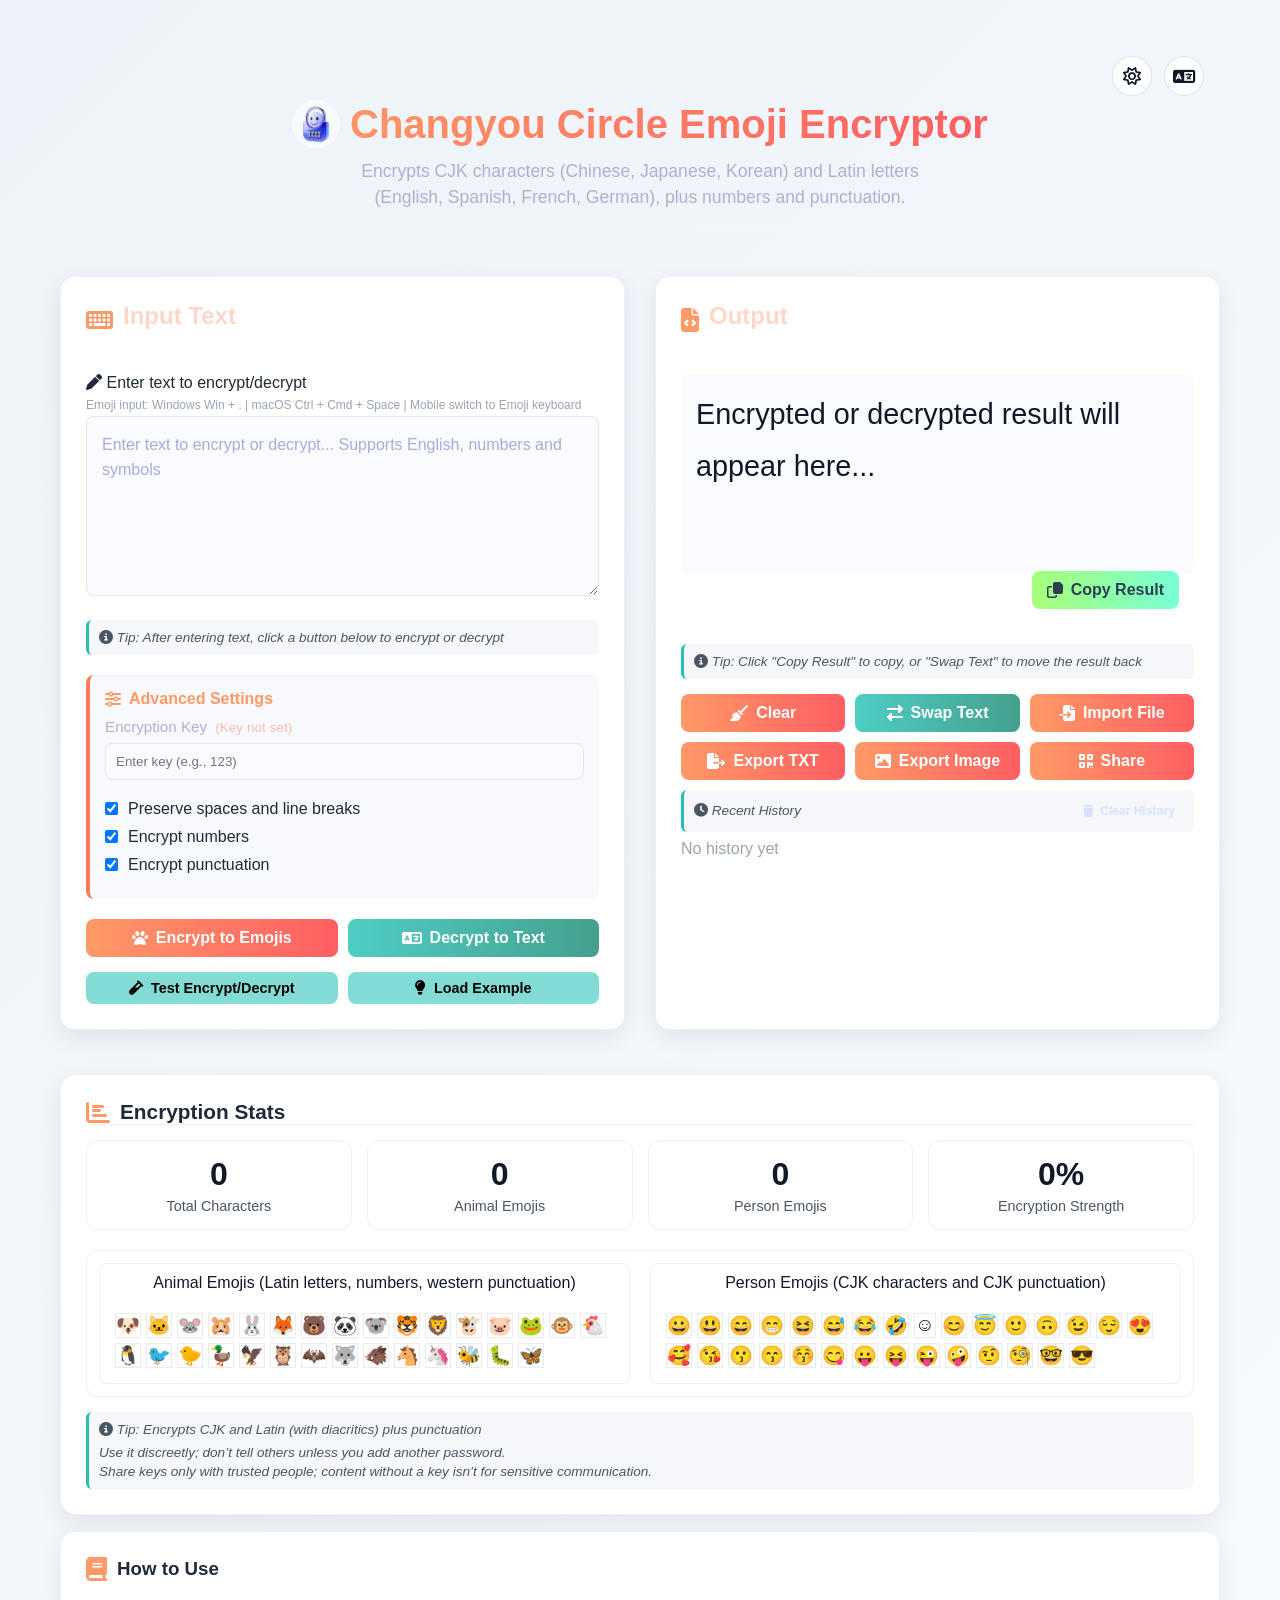
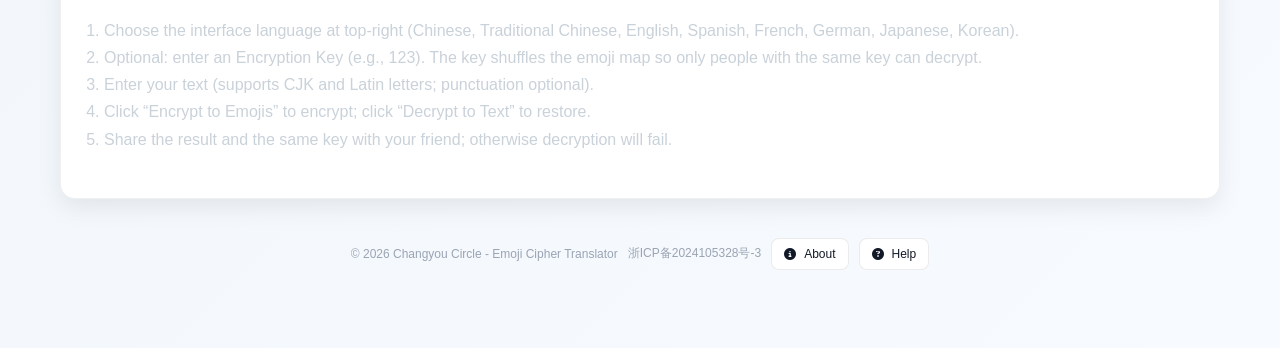
==== index.html @ a4f15a3b "表情密文翻译器 - 常友圈 常友圈 表情密文翻译器官网 - 支持中文简繁体、英语、韩语、日语等8种语言，可实现文本与表情包双向加密转换，支持专属密钥设置，打造安全隐秘的表情加密通讯工具，无需注册登录，" ====
<!DOCTYPE html>
<html lang="zh-CN">
<head>
    <meta charset="UTF-8">
    <meta name="viewport" content="width=device-width, initial-scale=1.0">
    <meta name="description" content="表情密文翻译器官网 - 支持中文简繁体、英语、韩语、日语等8种语言，可实现文本与表情包双向加密转换，支持专属密钥设置，打造安全隐秘的表情加密通讯工具，无需注册登录，一键完成文本转表情暗号，适配日常聊天、私密沟通、跨境交流等多种场景，趣味与安全兼具的表情密文翻译平台。">
    <link rel="icon" type="image/png" href="/logo.png">
    <title>表情密密文翻译器 - 常友圈</title>
    <link rel="stylesheet" href="/fontawesome6.4/css/all.min.css">
    <link rel="stylesheet" href="/fontawesome6.4/app-controls.css">
    
</head>
<style>
    *{margin:0;padding:0;box-sizing:border-box;font-family:'Segoe UI',Tahoma,Geneva,Verdana,sans-serif}body{background:linear-gradient(135deg,#2c3e50 0%,#4a6491 100%);color:#f1f1f1;min-height:100vh;padding:20px}.container{max-width:1200px;margin:0 auto}header{text-align:center;margin-bottom:30px;padding:20px;border-bottom:1px solid rgba(255,255,255,0.1)}h1{font-size:2.5rem;margin-bottom:10px;background:linear-gradient(90deg,#ff9966,#ff5e62);-webkit-background-clip:text;background-clip:text;color:transparent;display:inline-block}.subtitle{font-size:1.1rem;color:#b0b0d0;max-width:600px;margin:0 auto;line-height:1.5}.main-content{display:flex;flex-wrap:wrap;gap:30px;margin-bottom:30px}.panel{flex:1;min-width:300px;background:rgba(35,45,65,0.9);border-radius:15px;padding:25px;box-shadow:0 10px 30px rgba(0,0,0,0.3);border:1px solid rgba(255,255,255,0.05)}.panel-header{display:flex;align-items:center;margin-bottom:20px;padding-bottom:15px;border-bottom:1px solid rgba(255,255,255,0.1)}.panel-header i{font-size:1.5rem;margin-right:10px;color:#ff9966}.panel-header h2{font-size:1.5rem}.settings-group{margin-bottom:20px}.settings-group label{display:block;margin-bottom:8px;color:#b0b0d0;font-size:0.95rem}.panel-hint{font-size:0.85rem;color:#8888cc;margin-top:20px;padding:10px;background:rgba(45,55,75,0.5);border-radius:6px;font-style:italic;border-left:3px solid #4ecdc4}.advanced-settings{margin-top:20px;padding:15px;background:rgba(45,55,75,0.6);border-radius:8px;border-left:4px solid #ff9966}.advanced-settings h4{color:#ff9966;margin-bottom:10px;display:flex;align-items:center}.advanced-settings h4 i{margin-right:8px}.checkbox-group{display:flex;align-items:center;margin-bottom:10px}.checkbox-group input{width:auto;margin-right:10px}.checkbox-group label{margin-bottom:0}textarea{width:100%;min-height:180px;padding:15px;background:rgba(55,65,85,0.9);border:1px solid rgba(255,255,255,0.1);border-radius:8px;color:white;font-size:1rem;resize:vertical;transition:all 0.3s;line-height:1.6}textarea:hover,textarea:focus{border-color:#ff9966;outline:none}.button-group{display:flex;justify-content:space-between;margin-top:20px;gap:10px}button{flex:1;padding:12px 20px;border:none;border-radius:8px;font-size:1rem;font-weight:600;cursor:pointer;transition:all 0.3s;display:flex;align-items:center;justify-content:center;gap:8px}.encrypt-btn{background:linear-gradient(90deg,#ff9966,#ff5e62);color:white}.decrypt-btn{background:linear-gradient(90deg,#4ecdc4,#44a08d);color:white}.copy-btn{background:linear-gradient(90deg,#a8ff78,#78ffd6);color:#2c3e50}button:hover{transform:translateY(-3px);box-shadow:0 5px 15px rgba(0,0,0,0.3)}button:active{transform:translateY(0)}.result-container{position:relative;min-height:250px;margin-bottom:10px}.copy-btn{position:absolute;bottom:15px;right:15px;padding:10px 15px;width:auto;z-index:10}.stats-panel{background:rgba(35,45,65,0.9);border-radius:15px;padding:25px;margin-top:20px;box-shadow:0 10px 30px rgba(0,0,0,0.3);border:1px solid rgba(255,255,255,0.05)}.stats-header{display:flex;align-items:center;margin-bottom:15px}.stats-header i{font-size:1.5rem;margin-right:10px;color:#ff9966}.stats-header h3{font-size:1.3rem}.stats-grid{display:grid;grid-template-columns:repeat(auto-fit,minmax(200px,1fr));gap:15px;margin-bottom:20px}.stat-item{background:rgba(45,55,75,0.6);padding:15px;border-radius:8px;text-align:center}.stat-value{font-size:2rem;font-weight:bold;color:#ff9966;margin-bottom:5px}.stat-label{font-size:0.9rem;color:#b0b0d0}.emoji-display{font-size:1.8rem;line-height:1.8;min-height:200px;word-break:break-word;padding:15px;background:rgba(45,55,75,0.6);border-radius:8px;overflow-wrap:break-word;padding-bottom:60px}footer{text-align:center;margin-top:40px;padding:20px;color:#8888aa;font-size:0.9rem;border-top:1px solid rgba(255,255,255,0.05)}.notification{position:fixed;bottom:20px;right:20px;background:rgba(255,153,102,0.9);color:#2c3e50;padding:15px 20px;border-radius:8px;font-weight:600;box-shadow:0 5px 15px rgba(0,0,0,0.3);opacity:0;transform:translateY(20px);transition:all 0.3s;z-index:1000}.notification.show{opacity:1;transform:translateY(0)}@media (max-width:768px){.main-content{flex-direction:column}.panel{min-width:100%}h1{font-size:2rem}.emoji-display{font-size:1.5rem;padding-bottom:70px}.stats-grid{grid-template-columns:1fr}.copy-btn{bottom:10px;right:10px;padding:8px 12px;font-size:0.9rem}}.emoji-grid-container{display:flex;gap:20px;margin-top:10px}.emoji-type{flex:1;padding:10px;background:rgba(45,55,75,0.6);border-radius:8px}.emoji-type-title{font-size:1rem;color:#ff9966;margin-bottom:10px;text-align:center;padding-bottom:5px;border-bottom:1px solid rgba(255,255,255,0.1)}.emoji-type-grid{display:flex;flex-wrap:wrap;gap:5px;max-height:100px;overflow-y:auto;padding:5px}.emoji-item{font-size:1.2rem;cursor:pointer;transition:transform 0.2s}.emoji-item:hover{transform:scale(1.2)}.emoji-item.selected{outline:2px solid #ff9966;border-radius:5px}.input-text-container{margin-top:20px}.test-buttons{margin-top:15px;display:flex;gap:10px}.test-btn{padding:8px 12px;font-size:0.9rem;background:rgba(78,205,196,0.7)}textarea::placeholder{color:#8888cc;opacity:0.7}.animal-emoji{color:#4ecdc4}.person-emoji{color:#ff9966}
</style>
 
 
<body>
    <div class="container">
        <header>
            <div class="control-bar">
                <button id="themeToggle" class="icon-btn dark" title="Theme"><i class="far fa-moon"></i></button>
                <div class="lang-menu-wrapper">
                    <button id="langBtn" class="icon-btn dark" title="Language"><i class="fas fa-language"></i></button>
                    <div id="langMenu" class="lang-menu"></div>
                </div>
            </div>
            <div class="top-buttons-spacer"></div>
            <h1><img src="/logo.png" alt="" class="site-logo"><span data-i18n="header.title">常友圈 智能表情加密器</span></h1>
            <p class="subtitle" data-i18n="header.subtitle">使用表情加密数字、英文、中文和标点符号。智能分类，一目了然。</p>
        </header>
        
        <div class="main-content">
            <div class="panel">
                <div class="panel-header">
                    <i class="fas fa-keyboard"></i>
                    <h2 data-i18n="input.panelTitle">输入文本</h2>
                </div>
                
                
                <div class="input-text-container">
                    <label for="inputText"><i class="fas fa-pen"></i> <span data-i18n="input.label">输入要加密/解密的文本</span></label>
                    <div style="margin:6px 0 4px;color:#9aa4b2;font-size:12px"><span data-i18n="keyboard.hint">表情输入法：Windows 按 Win + . ｜ macOS 按 Ctrl + Cmd + Space ｜ 手机键盘切换到 Emoji</span></div>
                    <textarea id="inputText" placeholder="在此输入要加密的文本...支持中文、英文、数字和符号"></textarea>
                </div>
                
                
                <div class="panel-hint">
                    <i class="fas fa-info-circle"></i> <span data-i18n="hints.input">提示：输入文本后点击下方按钮进行加密或解密</span>
                </div>
                
                
                <div class="advanced-settings">
                    <h4><i class="fas fa-sliders-h"></i> <span data-i18n="settings.title">高级设置</span></h4>
                    <div class="settings-group">
                        <label for="secretKey"><span data-i18n="settings.key">加密密钥</span><span id="keyStrengthInline" style="margin-left:8px;font-size:0.85rem;opacity:0.9">（未设置）</span></label>
                        <input type="text" id="secretKey" data-i18n="settings.keyPlaceholder" placeholder="请输入密钥（如 123）">
                    </div>
                    
                    <div class="checkbox-group">
                        <input type="checkbox" id="preserveSpaces" checked>
                        <label for="preserveSpaces" data-i18n="settings.preserveSpaces">保留空格和换行</label>
                    </div>
                    <div class="checkbox-group">
                        <input type="checkbox" id="includeNumbers" checked>
                        <label for="includeNumbers" data-i18n="settings.includeNumbers">加密数字</label>
                    </div>
                    <div class="checkbox-group">
                        <input type="checkbox" id="includePunctuation" checked>
                        <label for="includePunctuation" data-i18n="settings.includePunctuation">加密标点符号</label>
                    </div>
                </div>
                
                <div class="button-group">
                    <button class="encrypt-btn" id="encryptBtn">
                        <i class="fas fa-paw"></i> <span data-i18n="buttons.encrypt">加密为表情</span>
                    </button>
                    <button class="decrypt-btn" id="decryptBtn">
                        <i class="fas fa-language"></i> <span data-i18n="buttons.decrypt">解密为文本</span>
                    </button>
                </div>
                
                
                <div class="test-buttons">
                    <button class="test-btn" id="testBtn">
                        <i class="fas fa-vial"></i> <span data-i18n="buttons.test">测试加密解密</span>
                    </button>
                    <button class="test-btn" id="exampleBtn">
                        <i class="fas fa-lightbulb"></i> <span data-i18n="buttons.example">加载示例</span>
                    </button>
                </div>
            </div>
            
            <div class="panel">
                <div class="panel-header">
                    <i class="fas fa-file-code"></i>
                    <h2 data-i18n="output.panelTitle">输出结果</h2>
                </div>
                
                <div class="result-container">
                    <div class="emoji-display" id="outputText" data-i18n="output.placeholder">加密或解密后的结果将显示在这里...</div>
                    <button class="copy-btn" id="copyBtn">
                        <i class="far fa-copy"></i> <span data-i18n="buttons.copy">复制结果</span>
                    </button>
                </div>
                
                
                <div class="panel-hint">
                    <i class="fas fa-info-circle"></i> <span data-i18n="hints.output">提示：点击"复制结果"按钮复制加密/解密结果，或点击"交换文本"将结果移回输入框</span>
                </div>
                
                <div class="button-group actions" style="margin-top: 15px;">
                    <button class="encrypt-btn" id="clearBtn">
                        <i class="fas fa-broom"></i> <span data-i18n="buttons.clear">清空</span>
                    </button>
                    <button class="decrypt-btn" id="swapBtn">
                        <i class="fas fa-exchange-alt"></i> <span data-i18n="buttons.swap">交换文本</span>
                    </button>
                    <button class="encrypt-btn" id="importBtn">
                        <i class="fas fa-file-import"></i> <span data-i18n="buttons.import">导入文件</span>
                    </button>
                </div>
                <input type="file" id="fileInput" accept=".txt,.md,text/plain,image/png,image/jpeg" style="display:none">
                <div class="button-group actions" style="margin-top: 10px;">
                    <button class="encrypt-btn" id="exportBtn">
                        <i class="fas fa-file-export"></i> <span data-i18n="buttons.exportTxt">导出TXT</span>
                    </button>
                    <button class="encrypt-btn" id="exportPngBtn">
                        <i class="fas fa-image"></i> <span data-i18n="buttons.exportPng">导出图片</span>
                    </button>
                    <button class="encrypt-btn" id="shareQrBtn">
                        <i class="fas fa-qrcode"></i> <span data-i18n="buttons.share">分享我们</span>
                    </button>
                </div>
                <div class="panel-hint" style="margin-top:10px;display:flex;justify-content:space-between;align-items:center">
                    <div><i class="fas fa-clock"></i> <span data-i18n="history.recent">最近记录</span></div>
                    <button id="clearHistoryBtn" class="mini-btn" title="清除最近记录" style="flex:0 0 auto"><i class="fas fa-trash"></i> <span data-i18n="history.clear">清除记录</span></button>
                </div>
                <div id="historyPanel" style="display:grid;gap:8px;margin-top:8px"></div>
            </div>
        </div>
        
        <div class="stats-panel">
            <div class="stats-header">
                <i class="fas fa-chart-bar"></i>
                <h3 data-i18n="stats.title">加密统计</h3>
            </div>
            
            <div class="stats-grid">
                <div class="stat-item">
                    <div class="stat-value" id="charCount">0</div>
                    <div class="stat-label" data-i18n="stats.totalChars">总字符数</div>
                </div>
                <div class="stat-item">
                    <div class="stat-value" id="animalEmojiCount">0</div>
                    <div class="stat-label" data-i18n="stats.animalCount">动物表情数</div>
                </div>
                <div class="stat-item">
                    <div class="stat-value" id="personEmojiCount">0</div>
                    <div class="stat-label" data-i18n="stats.personCount">人物表情数</div>
                </div>
                <div class="stat-item">
                    <div class="stat-value" id="encryptionStrength">0%</div>
                    <div class="stat-label" data-i18n="stats.strength">加密强度</div>
                </div>
            </div>
            
            <div class="emoji-grid-container">
                <div class="emoji-type">
                    <div class="emoji-type-title" data-i18n="emoji.animalsTitle">动物表情 (数字、英文、英文标点)</div>
                    <div class="emoji-type-grid" id="animalGrid">
                        
                    </div>
                </div>
                <div class="emoji-type">
                    <div class="emoji-type-title" data-i18n="emoji.personsTitle">人物表情 (中文、中文标点)</div>
                    <div class="emoji-type-grid" id="personGrid">
                        
                    </div>
                </div>
            </div>
            
            
            <div class="panel-hint" style="margin-top: 15px;">
                <i class="fas fa-info-circle"></i> <span data-i18n="hints.stats">提示：表情加密数字、英文、中文和标点符号</span>
                <div style="margin-top:8px;"><span data-i18n="hints.secretLine">偷偷地用，不要告诉人啊，除非你给你的加密再加个密码。</span></div>
                <div style="margin-top:4px;"><span data-i18n="hints.secretLine2">仅与信任的人共享密钥；未设置密钥的内容不适合作为敏感信息的交流。</span></div>
            </div>
        </div>
        
        
        
        
        <div class="panel" style="margin-top:16px;">
            <div class="panel-header">
                <i class="fas fa-book"></i>
                <h3 data-i18n="guide.title">使用说明</h3>
            </div>
            <div class="settings-group" style="color:#c9d1d9;line-height:1.7">
                <ol style="padding-left:18px">
                    <li data-i18n="guide.step1">在右上角选择界面语言（支持中文、繁体、英/西/法/德/日/韩）。</li>
                    <li data-i18n="guide.step2">可选：在“加密密钥”中输入自定义密钥（如 123），密钥会打乱表情映射表，确保只有同密钥的人能解密。</li>
                    <li data-i18n="guide.step3">在输入框中输入要处理的文本（支持中文、英文、数字；可选加密标点）。</li>
                    <li data-i18n="guide.step4">点击“加密为表情”生成表情密文；点击“解密为文本”可还原。</li>
                    <li data-i18n="guide.step5">复制结果发送给朋友，并告知相同密钥；否则无法正确解密。</li>
                </ol>
            </div>
        </div>
        
        <footer class="page-footer">
            <div class="footer-line">
                <p data-i18n="footer.copyright">© 2026 常友圈 - 表情密文翻译器</p>
                <a class="icp-link" href="https://beian.miit.gov.cn/" target="_blank" rel="noopener">浙ICP备2024105328号-3</a>
                <div class="footer-actions inline">
                    <a class="btn" id="aboutLink" href="/about.html"><i class="fa-solid fa-circle-info"></i> <span data-i18n="nav.about">关于我们</span></a>
                    <a class="btn" id="helpLink" href="/help.html"><i class="fa-solid fa-circle-question"></i> <span data-i18n="nav.help">使用帮助</span></a>
                </div>
            </div>
        </footer>
    </div>
    
    <div class="notification" id="notification">已复制到剪贴板！</div>
    <div id="qrModal">
      <div id="qrBox">
        <h3 data-i18n="buttons.share">分享我们</h3>
        <img id="qrImg" alt="QR">
        <div class="modal-actions center">
          <button class="encrypt-btn" id="qrCopyLink"><i class="far fa-copy"></i> <span data-i18n="buttons.copyLink">复制链接</span></button>
          <button class="decrypt-btn" id="qrClose"><i class="fas fa-xmark"></i> <span data-i18n="actions.close">关闭</span></button>
        </div>
      </div>
    </div>
    <div id="clearModal">
      <div id="clearSheet">
        <h3 data-i18n="history.clearAsk">清除最近记录？</h3>
        <div class="row">
          <button class="decrypt-btn" id="clearCancelBtn"><i class="fas fa-xmark"></i> <span data-i18n="actions.cancel">取消</span></button>
          <button class="encrypt-btn" id="clearConfirmBtn"><i class="fas fa-trash"></i> <span data-i18n="history.clear">清除记录</span></button>
        </div>
      </div>
    </div>
    <div id="exportModal">
      <div id="exportBox">
        <h3 data-i18n="export.title">导出图片选项</h3>
        <label>
          <input type="checkbox" id="optIncludeQR"> <span data-i18n="export.includeQR">包含二维码</span>
        </label>
        <div class="modal-actions">
          <button class="decrypt-btn" id="exportCancelBtn"><i class="fas fa-xmark"></i> <span data-i18n="actions.cancel">取消</span></button>
          <button class="encrypt-btn" id="exportDoBtn"><i class="fas fa-check"></i> <span data-i18n="actions.export">导出</span></button>
        </div>
      </div>
    </div>

    <script src="/i18n/i18n.js"></script>
    <script>
        document.addEventListener('DOMContentLoaded', function () {
            function detectPreferredLang() {
                const nav = (navigator.language || 'zh').toLowerCase();
                if (nav.startsWith('zh-tw') || nav.startsWith('zh-hant')) return 'zh-TW';
                if (nav.startsWith('zh')) return 'zh';
                if (nav.startsWith('en')) return 'en';
                if (nav.startsWith('es')) return 'es';
                if (nav.startsWith('fr')) return 'fr';
                if (nav.startsWith('de')) return 'de';
                if (nav.startsWith('ja')) return 'ja';
                if (nav.startsWith('ko')) return 'ko';
                return 'zh';
            }
            if (window.i18n) {
                i18n.init({ defaultLang: detectPreferredLang() }).then(function () {
                    if (typeof buildLangMenu === 'function') buildLangMenu();
                    if (typeof updateIconTitles === 'function') updateIconTitles();
                    if (typeof updateKeyStrength === 'function') updateKeyStrength();
                    if (typeof updateEmojiGrids === 'function') updateEmojiGrids();
                    if (typeof renderHistory === 'function') renderHistory();
                    if (typeof refreshUITexts === 'function') refreshUITexts();
                    try {
                        var aboutLink = document.getElementById('aboutLink');
                        if (aboutLink && window.i18n && i18n.current) {
                            aboutLink.href = '/' + i18n.current + '/about.html';
                        }
                        var helpLink = document.getElementById('helpLink');
                        if (helpLink && window.i18n && i18n.current) {
                            helpLink.href = '/' + i18n.current + '/help.html';
                        }
                        var p = window.location.pathname || '/';
                        if (!/^\/(zh|zh\-TW|en|es|fr|de|ja|ko)\/?$/.test(p)) {
                            window.history.replaceState(null, '', '/' + i18n.current + '/');
                        }
                    } catch(e){}
                });
            }
        });
    </script>
    <script>
        
        const preserveSpacesCheckbox = document.getElementById('preserveSpaces');
        const includeNumbersCheckbox = document.getElementById('includeNumbers');
        const includePunctuationCheckbox = document.getElementById('includePunctuation');
        const inputText = document.getElementById('inputText');
        const outputText = document.getElementById('outputText');
        const encryptBtn = document.getElementById('encryptBtn');
        const decryptBtn = document.getElementById('decryptBtn');
        const copyBtn = document.getElementById('copyBtn');
        const clearBtn = document.getElementById('clearBtn');
        const swapBtn = document.getElementById('swapBtn');
        const testBtn = document.getElementById('testBtn');
        const exampleBtn = document.getElementById('exampleBtn');
        const importBtn = document.getElementById('importBtn');
        const fileInput = document.getElementById('fileInput');
        const exportBtn = document.getElementById('exportBtn');
        const exportPngBtn = document.getElementById('exportPngBtn');
        const shareQrBtn = document.getElementById('shareQrBtn');
        const qrModal = document.getElementById('qrModal');
        const qrImg = document.getElementById('qrImg');
        const qrClose = document.getElementById('qrClose');
        const qrCopyLink = document.getElementById('qrCopyLink');
        function getShareURL(includeContent) {
            const cfg = {
                lang: (window.i18n && i18n.current) ? i18n.current : 'zh',
                theme: document.body.classList.contains('theme-light') ? 'light' : 'dark',
                ps: !!preserveSpacesCheckbox.checked,
                num: !!includeNumbersCheckbox.checked,
                pun: !!includePunctuationCheckbox.checked
            };
            const enc = btoa(unescape(encodeURIComponent(JSON.stringify(cfg))));
            let url = `${location.origin}${location.pathname}?cfg=${enc}`;
            if (includeContent) {
                const content = (outputText.textContent && outputText.textContent !== outputPlaceholder()) ? outputText.textContent : inputText.value;
                if (content) {
                    const ct = btoa(unescape(encodeURIComponent(content)));
                    url += `&ct=${ct}&au=1`;
                }
            }
            return url;
        }
        (function applyCfgFromSearch(){
            try {
                const m = location.search.match(/[?&]cfg=([^&]+)/);
                if (m && m[1]) {
                    const txt = decodeURIComponent(escape(atob(m[1])));
                    const cfg = JSON.parse(txt);
                    if (cfg.theme === 'light') document.body.classList.add('theme-light'); else document.body.classList.remove('theme-light');
                    if (cfg.lang && window.i18n) i18n.setLanguage(cfg.lang).then(refreshUITexts);
                    if (typeof cfg.ps === 'boolean') preserveSpacesCheckbox.checked = cfg.ps;
                    if (typeof cfg.num === 'boolean') includeNumbersCheckbox.checked = cfg.num;
                    if (typeof cfg.pun === 'boolean') includePunctuationCheckbox.checked = cfg.pun;
                }
                const ctm = location.search.match(/[?&]ct=([^&]+)/);
                if (ctm && ctm[1]) {
                    const content = decodeURIComponent(escape(atob(ctm[1])));
                    if (content) {
                        if (inputText) inputText.value = content;
                        if (outputText) outputText.textContent = outputPlaceholder();
                        updateStats();
                        showNotification('已加载分享内容，直接点击“解密”即可');
                    }
                }
                const aum = location.search.match(/[?&]au=1/);
                if (aum && qrModal) {
                    qrModal.style.display = 'flex';
                    const url = getShareURL(true);
                    const api = 'https://api.qrserver.com/v1/create-qr-code/?size=220x220&ecc=H&data='+encodeURIComponent(url);
                    if (qrImg) qrImg.src = api;
                }
            } catch(e){}
        })();
        
        const animalGrid = document.getElementById('animalGrid');
        const personGrid = document.getElementById('personGrid');
        const notification = document.getElementById('notification');
        const themeToggle = document.getElementById('themeToggle');
        const langBtn = document.getElementById('langBtn');
        const langMenu = document.getElementById('langMenu');
        const secretKeyInput = document.getElementById('secretKey');
        
       
        const charCountEl = document.getElementById('charCount');
        const animalEmojiCountEl = document.getElementById('animalEmojiCount');
        const personEmojiCountEl = document.getElementById('personEmojiCount');
        const encryptionStrengthEl = document.getElementById('encryptionStrength');
        
       
        const animalEmojis = [
            "🐶", "🐱", "🐭", "🐹", "🐰", "🦊", "🐻", "🐼", "🐨", "🐯", "🦁", "🐮", "🐷", "🐸", "🐵", 
            "🐔", "🐧", "🐦", "🐤", "🦆", "🦅", "🦉", "🦇", "🐺", "🐗", "🐴", "🦄", "🐝", "🐛", "🦋", 
            "🐌", "🐞", "🐜", "🦗", "🕷", "🦂", "🐢", "🐍", "🦎", "🐊", "🐅", "🐆", "🦓", "🦍", "🐘", 
            "🦏", "🐪", "🐫", "🦒", "🐃", "🐂", "🐄", "🐎", "🐖", "🐏", "🐑", "🐐", "🦌", "🐕", "🐩", 
            "🐈", "🐓", "🦃", "🕊", "🐇", "🐁", "🐀", "🐿", "🦔", "🐾", "🐉", "🐲", "🌵", "🎄", "🌲", 
            "🌳", "🌴", "🌱", "🌿", "☘️", "🍀", "🎍", "🎋", "🍃", "🍂", "🍁", "🍄", "🌾", "💐", "🌷", 
            "🌹", "🥀", "🌺", "🌸", "🌼", "🌻", "🌞", "🌝", "🌛", "🌜", "🌚", "🌕", "🌖", "🌗", "🌘", 
            "🌑", "🌒", "🌓", "🌔", "🌙", "🌎", "🌍", "🌏", "🪐", "💫", "⭐", "🌟", "✨", "⚡", "☄️", 
            "💥", "🔥", "🌪", "🌈", "☀️", "🌤", "⛅", "🌥", "☁️", "🌦", "🌧", "⛈", "🌩", "🌨", "❄️", 
            "☃️", "⛄", "🌬", "💨", "💧", "💦", "☔", "☂️", "🌊", "🌫"
        ];
        
        
        const personEmojis = [
            "😀", "😃", "😄", "😁", "😆", "😅", "😂", "🤣", "☺️", "😊", "😇", "🙂", "🙃", "😉", "😌", 
            "😍", "🥰", "😘", "😗", "😙", "😚", "😋", "😛", "😝", "😜", "🤪", "🤨", "🧐", "🤓", "😎", 
            "🥸", "🤩", "🥳", "😏", "😒", "😞", "😔", "😟", "😕", "🙁", "☹️", "😣", "😖", "😫", "😩", 
            "🥺", "😢", "😭", "😤", "😠", "😡", "🤬", "🤯", "😳", "🥵", "🥶", "😱", "😨", "😰", "😥", 
            "😓", "🤗", "🤔", "🤭", "🤫", "🤥", "😶", "😐", "😑", "😬", "🙄", "😯", "😦", "😧", "😮", 
            "😲", "🥱", "😴", "🤤", "😪", "😵", "🤐", "🥴", "🤢", "🤮", "🤧", "😷", "🤒", "🤕", "🤑", 
            "🤠", "😈", "👿", "👹", "👺", "🤡", "💩", "👻", "💀", "☠️", "👽", "👾", "🤖", "🎃", "😺", 
            "😸", "😹", "😻", "😼", "😽", "🙀", "😿", "😾", "👋", "🤚", "🖐️", "✋", "🖖", "👌", "🤌", 
            "🤏", "✌️", "🤞", "🤟", "🤘", "🤙", "👈", "👉", "👆", "🖕", "👇", "☝️", "👍", "👎", "✊", 
            "👊", "🤛", "🤜", "👏", "🙌", "👐", "🤲", "🤝", "🙏", "✍️", "💅", "🤳", "💪", "🦾", "🦿"
        ];
        
        
        let charToEmojiMap = {}; 
        let emojiToCharMap = {}; 
       
        
        let animalCharMap = {}; 
        let personCharMap = {}; 
        
        
        document.addEventListener('DOMContentLoaded', function() {
            
            setInputPlaceholder();
            
            
            generateEmojiMapping();
            updateEmojiGrids();
            updateStats();
            
            
            inputText.addEventListener('input', updateStats);
            initTheme();
            wireLangMenu();
            setTimeout(buildLangMenu, 300);
            initKey();
        });
        
        
        function setInputPlaceholder() {
            const phs = (window.i18n && typeof i18n.getArray === 'function' ? i18n.getArray('placeholders') : null);
            const placeholders = (phs && phs.length ? phs : [
                "在此输入要加密的文本...例如：你好世界！Hello World! 123",
                "输入要加密或解密的文本...支持中文、英文、数字和符号",
                "可以输入中文、英文、数字或表情进行加密/解密",
                "试试输入：你好！This is a test. 123",
                "支持混合文本：中文English123！@#"
            ]);
            const randomPlaceholder = placeholders[Math.floor(Math.random() * placeholders.length)];
            inputText.placeholder = randomPlaceholder;
        }

        function outputPlaceholder() {
            return (window.i18n && typeof i18n.t === 'function') ? i18n.t('output.placeholder') : '加密或解密后的结果将显示在这里...';
        }
        function updateIconTitles() {
            if (langBtn && window.i18n && i18n.t) {
                langBtn.title = i18n.t('lang.label');
            }
            if (themeToggle && window.i18n && i18n.t) {
                themeToggle.title = (document.body.classList.contains('theme-light') ? (i18n.t('theme.dark') || 'Dark Mode') : (i18n.t('theme.light') || 'Light Mode'));
            }
            var aboutLink = document.getElementById('aboutLink');
            if (aboutLink && window.i18n && i18n.t) {
                aboutLink.title = i18n.t('nav.about') || '关于我们';
            }
            var helpLink = document.getElementById('helpLink');
            if (helpLink && window.i18n && i18n.t) {
                helpLink.title = i18n.t('nav.help') || '使用帮助';
            }
        }
        function updateThemeIcon() {
            if (!themeToggle) return;
            const icon = themeToggle.querySelector('i');
            if (!icon) return;
            if (document.body.classList.contains('theme-light')) {
                icon.className = 'far fa-sun';
            } else {
                icon.className = 'far fa-moon';
            }
            updateIconTitles();
        }
        function refreshUITexts() {
            buildLangMenu();
            setInputPlaceholder();
            updateStats();
            updateIconTitles();
            if (typeof updateKeyStrength === 'function') updateKeyStrength();
            if (typeof updateEmojiGrids === 'function') updateEmojiGrids();
            if (typeof renderHistory === 'function') renderHistory();
            var aboutLink = document.getElementById('aboutLink');
            if (aboutLink && window.i18n && i18n.current) {
                aboutLink.href = '/' + i18n.current + '/about.html';
            }
            var helpLink = document.getElementById('helpLink');
            if (helpLink && window.i18n && i18n.current) {
                helpLink.href = '/' + i18n.current + '/help.html';
            }
        }
        function initKey() {
            try {
                let savedKey = localStorage.getItem('secretKey');
                if (savedKey === '123') { try { localStorage.removeItem('secretKey'); } catch(e){} savedKey = ''; }
                savedKey = savedKey || '';
                if (secretKeyInput) {
                    secretKeyInput.value = savedKey;
                    secretKeyInput.addEventListener('input', function() {
                        try { localStorage.setItem('secretKey', secretKeyInput.value); } catch(e){}
                        generateEmojiMapping();
                        updateEmojiGrids();
                        updateStats();
                        updateKeyStrength();
                    });
                    updateKeyStrength();
                }
            } catch(e){}
        }
        function updateKeyStrength() {
            const el = document.getElementById('keyStrengthInline');
            if (!el || !secretKeyInput) return;
            const val = secretKeyInput.value || '';
            const bl = ['123','123456','654321','password','qwerty','abc','abc123','111111','000000'];
            if (!val) { el.textContent = (window.i18n && i18n.t ? i18n.t('settings.keyUnset') : '（密码未设置）'); el.style.color = '#ffb4a8'; return; }
            const lower = /[a-z]/.test(val), upper = /[A-Z]/.test(val), digit = /\d/.test(val), sym = /[^A-Za-z0-9]/.test(val);
            let score = 0;
            if (val.length >= 12) score += 2; else if (val.length >= 8) score += 1;
            if (lower) score++; if (upper) score++; if (digit) score++; if (sym) score++;
            const weak = bl.includes(val.toLowerCase());
            if (weak || score <= 2) { el.textContent = (window.i18n && i18n.t ? i18n.t('settings.keyWeak') : '（密码弱）'); el.style.color = '#ff5e62'; }
            else if (score <= 4) { el.textContent = (window.i18n && i18n.t ? i18n.t('settings.keyMedium') : '（密码中）'); el.style.color = '#ffd27d'; }
            else { el.textContent = (window.i18n && i18n.t ? i18n.t('settings.keyStrong') : '（密码强）'); el.style.color = '#4ecdc4'; }
        }
        function sanitizeForDecrypt(s) {
            const seed = getKeySeed();
            const alpha = new Set(zwsAlphabet(seed));
            const keep = new Set([SENTINEL, ...alpha]);
            let removed = 0;
            let out = '';
            for (const ch of s) {
                const cp = ch.codePointAt(0);
                const isZw = (ch === '\u200B' || ch === '\u200C' || ch === '\u200D' || ch === '\u2060');
                const isCtrl = ch === '\u00A0' || ch === '\uFEFF' || ch === '\u200E' || ch === '\u200F' || (cp >= 0x202A && cp <= 0x202E) || (cp >= 0x2066 && cp <= 0x2069);
                if ((isZw && !keep.has(ch)) || isCtrl) { removed++; continue; }
                out += ch;
            }
            return { text: out, removed };
        }
        function isLikelyCipher(text) {
            if (!text) return false;
            const ae = (currentAnimalEmojis || animalEmojis);
            const pe = (currentPersonEmojis || personEmojis);
            let found = 0;
            for (const e of ae) { if (text.includes(e)) { found++; if (found>1) break; } }
            for (const e of pe) { if (text.includes(e)) { found++; if (found>1) break; } }
            if (found > 1) return true;
            if (text.includes(SENTINEL) || /[\u200B\u200C\u200D\u2060]/.test(text)) return true;
            return false;
        }
        let smartGuard = false;
        function hashString(s) {
            let h = 2166136261 >>> 0;
            for (let i = 0; i < s.length; i++) {
                h ^= s.charCodeAt(i);
                h = Math.imul(h, 16777619);
            }
            return h >>> 0;
        }
        function mulberry32(a) {
            return function() {
                let t = a += 0x6D2B79F5;
                t = Math.imul(t ^ (t >>> 15), t | 1);
                t ^= t + Math.imul(t ^ (t >>> 7), t | 61);
                return ((t ^ (t >>> 14)) >>> 0) / 4294967296;
            };
        }
        function seededShuffle(arr, seed) {
            const rand = mulberry32(seed >>> 0);
            const a = arr.slice();
            for (let i = a.length - 1; i > 0; i--) {
                const j = Math.floor(rand() * (i + 1));
                const tmp = a[i]; a[i] = a[j]; a[j] = tmp;
            }
            return a;
        }
        const SENTINEL = '\u2063';
        function getKeySeed() {
            const val = (secretKeyInput && secretKeyInput.value) ? secretKeyInput.value : '';
            if (!val) return 0;
            return hashString(val);
        }
        function zwsAlphabet(seed) {
            const base = ['\u200B','\u200C','\u200D','\u2060'];
            if (!seed) return base;
            return seededShuffle(base, seed);
        }
        function encodeCpWithKey(cp, seed) {
            const MOD = 0x110000;
            let enc = (cp + (seed % MOD) + MOD) % MOD;
            const alpha = zwsAlphabet(seed);
            let out = '';
            if (enc === 0) return alpha[0]; 
            while (enc > 0) {
                const twoBits = enc & 3;
                out += alpha[twoBits];
                enc >>>= 2;
            }
            return out;
        }
        function decodeCpWithKey(zwsRun, seed) {
            const alpha = zwsAlphabet(seed);
            const map = new Map([[alpha[0],0],[alpha[1],1],[alpha[2],2],[alpha[3],3]]);
            let val = 0;
            let shift = 0;
            for (let i = 0; i < zwsRun.length; i++) {
                const ch = zwsRun[i];
                if (!map.has(ch)) break;
                val |= (map.get(ch) & 3) << shift;
                shift += 2;
            }
            const MOD = 0x110000;
            let cp = (val - (seed % MOD));
            cp = ((cp % MOD) + MOD) % MOD;
            return { cp, consumed: Math.floor(shift / 2) };
        }
        let currentAnimalEmojis = null;
        let currentPersonEmojis = null;
        function buildLangMenu() {
            if (!langMenu || !window.i18n) return;
            const current = (i18n.current || 'zh');
            const all = [
                { code:'zh', label:(i18n.t('lang.zh')||'中文') },
                { code:'zh-TW', label:(i18n.t('lang.zh-TW')||'繁體中文') },
                { code:'en', label:(i18n.t('lang.en')||'English') },
                { code:'es', label:(i18n.t('lang.es')||'Español') },
                { code:'fr', label:(i18n.t('lang.fr')||'Français') },
                { code:'de', label:(i18n.t('lang.de')||'Deutsch') },
                { code:'ja', label:(i18n.t('lang.ja')||'日本語') },
                { code:'ko', label:(i18n.t('lang.ko')||'한국어') }
            ];
            const active = all.find(it => it.code === current);
            const others = all.filter(it => it.code !== current);
            const items = active ? [active, ...others] : all;
            langMenu.innerHTML = items.map(it => {
                const isActive = it.code === current ? ' active' : '';
                return `<div class="lang-item${isActive}" data-code="${it.code}" ${isActive ? 'data-active="1"' : ''}>
                    <span class="label">${it.label}</span>
                </div>`;
            }).join('');
        }
        function wireLangMenu() {
            if (langBtn) {
                langBtn.addEventListener('click', function(e){
                    e.stopPropagation();
                    if (langMenu) langMenu.classList.toggle('open');
                });
            }
            if (langMenu) {
                langMenu.addEventListener('click', function(e){
                    const item = e.target.closest('.lang-item');
                    if (!item) return;
                    if (item.getAttribute('data-active') === '1') { langMenu.classList.remove('open'); return; }
                    const code = item.getAttribute('data-code');
                    if (window.i18n) {
                        i18n.setLanguage(code).then(() => {
                            refreshUITexts();
                            try {
                                const path = window.location.pathname || '/';
                                const target = '/' + code + '/';
                                if (!/^\/(zh|zh\-TW|en|es|fr|de|ja|ko)\/?$/.test(path) || !path.startsWith(target)) {
                                    window.history.replaceState(null, '', target);
                                }
                                var aboutLink = document.getElementById('aboutLink');
                                if (aboutLink) aboutLink.href = '/' + code + '/about.html';
                                var helpLink = document.getElementById('helpLink');
                                if (helpLink) helpLink.href = '/' + code + '/help.html';
                            } catch(e){}
                        });
                    }
                    langMenu.classList.remove('open');
                });
            }
            document.addEventListener('click', function(){
                if (langMenu) langMenu.classList.remove('open');
            });
        }
        function initTheme() {
            try {
                const saved = localStorage.getItem('theme');
                if (!saved) {
                    const prefersLight = window.matchMedia && window.matchMedia('(prefers-color-scheme: light)').matches;
                    if (prefersLight) document.body.classList.add('theme-light');
                } else if (saved === 'light') {
                    document.body.classList.add('theme-light');
                }
            } catch(e){}
            updateThemeIcon();
            if (themeToggle) {
                themeToggle.addEventListener('click', function(){
                    document.body.classList.toggle('theme-light');
                    try {
                        localStorage.setItem('theme', document.body.classList.contains('theme-light') ? 'light' : 'dark');
                    } catch(e){}
                    updateThemeIcon();
                });
            }
        }
       
        
        function generateEmojiMapping() {
            
            charToEmojiMap = {};
            emojiToCharMap = {};
            animalCharMap = {};
            personCharMap = {};
            
            const keyVal = secretKeyInput && secretKeyInput.value ? secretKeyInput.value : '';
            const baseSeed = keyVal ? hashString(keyVal) : 0;
            currentAnimalEmojis = keyVal ? seededShuffle(animalEmojis, baseSeed) : animalEmojis;
            currentPersonEmojis = keyVal ? seededShuffle(personEmojis, (baseSeed ^ 0x9e3779b9) >>> 0) : personEmojis;
            
            
            for (let i = 0; i <= 9; i++) {
                const char = i.toString();
                const emojiIndex = i % currentAnimalEmojis.length;
                const emoji = currentAnimalEmojis[emojiIndex];
                
                charToEmojiMap[char] = emoji;
                emojiToCharMap[emoji] = char;
                animalCharMap[char] = emoji;
            }
            
           
            for (let i = 0; i < 26; i++) {
                const char = String.fromCharCode(65 + i); 
                const emojiIndex = (10 + i) % currentAnimalEmojis.length; 
                const emoji = currentAnimalEmojis[emojiIndex];
                
                charToEmojiMap[char] = emoji;
                emojiToCharMap[emoji] = char;
                animalCharMap[char] = emoji;
            }
            
            
            for (let i = 0; i < 26; i++) {
                const char = String.fromCharCode(97 + i); 
                const emojiIndex = (36 + i) % currentAnimalEmojis.length; 
                const emoji = currentAnimalEmojis[emojiIndex];
                
                charToEmojiMap[char] = emoji;
                emojiToCharMap[emoji] = char;
                animalCharMap[char] = emoji;
            }
            
            
            const englishPunctuation = [
                '!', '@', '#', '$', '%', '^', '&', '*', '(', ')', 
                '_', '+', '-', '=', '[', ']', '{', '}', '|', '\\',
                ';', ':', '"', "'", ',', '.', '<', '>', '/', '?',
                '`', '~'
            ];
            
            englishPunctuation.forEach((char, index) => {
                const emojiIndex = (62 + index) % currentAnimalEmojis.length; 
                const emoji = currentAnimalEmojis[emojiIndex];
                
                charToEmojiMap[char] = emoji;
                emojiToCharMap[emoji] = char;
                animalCharMap[char] = emoji;
            });
            
            
            const chinesePunctuation = [
                '，', '。', '！', '？', '、', '；', '：', '「', '」', '『', '』', 
                '（', '）', '《', '》', '【', '】', '｛', '｝', '·', '～', '＠', 
                '＃', '￥', '％', '＆', '＊', '＋', '－', '＝', '＿'
            ];
            
            chinesePunctuation.forEach((char, index) => {
                const emojiIndex = index % currentPersonEmojis.length;
                const emoji = currentPersonEmojis[emojiIndex];
                
                charToEmojiMap[char] = emoji;
                emojiToCharMap[emoji] = char;
                personCharMap[char] = emoji;
            });
        }
        
        
        
        function getEmojiForChineseChar(char) {
            if (charToEmojiMap[char]) return charToEmojiMap[char];
            let hash = 0;
            for (let i = 0; i < char.length; i++) {
                hash = ((hash << 5) - hash) + char.charCodeAt(i);
                hash = hash & hash;
            }
            hash = Math.abs(hash);
            const base = currentPersonEmojis || personEmojis;
            const emojiIndex = hash % base.length;
            const emoji = base[emojiIndex];
            if (emojiToCharMap[emoji]) {
                for (let i = 1; i < base.length; i++) {
                    const nextIndex = (emojiIndex + i) % base.length;
                    const nextEmoji = base[nextIndex];
                    if (!emojiToCharMap[nextEmoji]) {
                        charToEmojiMap[char] = nextEmoji;
                        emojiToCharMap[nextEmoji] = char;
                        personCharMap[char] = nextEmoji;
                        return nextEmoji;
                    }
                }
            }
            charToEmojiMap[char] = emoji;
            emojiToCharMap[emoji] = char;
            personCharMap[char] = emoji;
            return emoji;
        }
        
        function getEmojiForLatinExtChar(char) {
            if (charToEmojiMap[char]) return charToEmojiMap[char];
            let hash = 0;
            for (let i = 0; i < char.length; i++) {
                hash = ((hash << 5) - hash) + char.charCodeAt(i);
                hash = hash & hash;
            }
            hash = Math.abs(hash);
            const base = currentAnimalEmojis || animalEmojis;
            const emojiIndex = hash % base.length;
            const emoji = base[emojiIndex];
            if (emojiToCharMap[emoji]) {
                for (let i = 1; i < base.length; i++) {
                    const nextIndex = (emojiIndex + i) % base.length;
                    const nextEmoji = base[nextIndex];
                    if (!emojiToCharMap[nextEmoji]) {
                        charToEmojiMap[char] = nextEmoji;
                        emojiToCharMap[nextEmoji] = char;
                        animalCharMap[char] = nextEmoji;
                        return nextEmoji;
                    }
                }
            }
            charToEmojiMap[char] = emoji;
            emojiToCharMap[emoji] = char;
            animalCharMap[char] = emoji;
            return emoji;
        }
        
        
        function getCharForEmoji(emoji) {
            return emojiToCharMap[emoji] || null;
        }
        
        
        function updateEmojiGrids() {
            
            animalGrid.innerHTML = '';
            (currentAnimalEmojis || animalEmojis).slice(0, 30).forEach(emoji => {
                const emojiElement = document.createElement('div');
                emojiElement.className = 'emoji-item animal-emoji';
                emojiElement.textContent = emoji;
                
                const char = emojiToCharMap[emoji];
                if (char) {
                    const prefix = (window.i18n && i18n.t) ? i18n.t('emoji.corresponding') : '对应: ';
                    emojiElement.title = `${prefix}${char}`;
                }
                
                animalGrid.appendChild(emojiElement);
            });
            
            
            personGrid.innerHTML = '';
            (currentPersonEmojis || personEmojis).slice(0, 30).forEach(emoji => {
                const emojiElement = document.createElement('div');
                emojiElement.className = 'emoji-item person-emoji';
                emojiElement.textContent = emoji;
                
                const char = emojiToCharMap[emoji];
                if (char) {
                    emojiElement.title = `对应: ${char}`;
                }
                
                personGrid.appendChild(emojiElement);
            });
        }
        
        
        function updateStats() {
            const text = inputText.value;
            
            
            const totalChars = text.length;
            charCountEl.textContent = totalChars;
            
            
            if (outputText.textContent && outputText.textContent !== outputPlaceholder()) {
                const emojiText = outputText.textContent;
                
                
                let animalCount = 0;
                const ae = (currentAnimalEmojis || animalEmojis);
                for (const emoji of ae) {
                    const regex = new RegExp(emoji.replace(/[.*+?^${}()|[\]\\]/g, '\\$&'), 'g');
                    const matches = emojiText.match(regex);
                    if (matches) {
                        animalCount += matches.length;
                    }
                }
                
                
                let personCount = 0;
                const pe = (currentPersonEmojis || personEmojis);
                for (const emoji of pe) {
                    const regex = new RegExp(emoji.replace(/[.*+?^${}()|[\]\\]/g, '\\$&'), 'g');
                    const matches = emojiText.match(regex);
                    if (matches) {
                        personCount += matches.length;
                    }
                }
                
                animalEmojiCountEl.textContent = animalCount;
                personEmojiCountEl.textContent = personCount;
                
                
                const emojiRatio = (animalCount + personCount) / Math.max(totalChars, 1);
                encryptionStrengthEl.textContent = `${Math.round(emojiRatio * 100)}%`;
            } else {
                animalEmojiCountEl.textContent = '0';
                personEmojiCountEl.textContent = '0';
                encryptionStrengthEl.textContent = '0%';
            }
        }
        
        
        function getCharType(char) {
            
            if (char.match(/[0-9]/)) {
                return 'number';
            }
            
            else if (char.match(/[a-zA-Z]/)) {
                return 'english';
            }
            
            else if (char.match(/[\u00C0-\u00FF\u0100-\u017F\u0180-\u024F]/)) {
                return 'latin-ext';
            }
            
            else if (char.match(/[!@#$%^&*()_+\-=\[\]{};':"\\|,.<>\/?~`]/)) {
                return 'english-punctuation';
            }
            
            else if (char.match(/[¡¿«»…–—‚‘’„“”]/)) {
                return 'western-punctuation';
            }
            
            else if (char.match(/[，。！？、；："'（）《》【】｛｝·～＠＃￥％＆＊＋－＝＿]/)) {
                return 'chinese-punctuation';
            }
            
            else if (char.match(/[\u4e00-\u9fff]/)) {
                return 'cjk-han';
            }
            else if (char.match(/[\u3040-\u309F]/) || char.match(/[\u30A0-\u30FF]/) || char.match(/[\u31F0-\u31FF]/) || char.match(/[\uFF66-\uFF9D]/)) {
                return 'cjk-jp';
            }
            else if (char.match(/[\uAC00-\uD7AF]/) || char.match(/[\u1100-\u11FF]/) || char.match(/[\u3130-\u318F]/)) {
                return 'cjk-kr';
            }
            
            else if (char.match(/\s/)) {
                return 'space';
            }
            
            else {
                return 'other';
            }
        }
        function encryptForVerify(text) {
            const preserveSpaces = preserveSpacesCheckbox.checked;
            const includeNumbers = includeNumbersCheckbox.checked;
            const includePunctuation = includePunctuationCheckbox.checked;
            let res = '';
            for (let i = 0; i < text.length; i++) {
                const ch = text[i];
                const tp = getCharType(ch);
                let shouldEncrypt = false;
                if (tp === 'space') {
                    if (preserveSpaces) { res += ch; continue; } else { shouldEncrypt = true; }
                } else if (tp === 'number') {
                    shouldEncrypt = includeNumbers;
                } else if (tp === 'english-punctuation' || tp === 'chinese-punctuation' || tp === 'western-punctuation') {
                    shouldEncrypt = includePunctuation;
                } else if (tp === 'english' || tp === 'latin-ext' || tp === 'cjk-han' || tp === 'cjk-jp' || tp === 'cjk-kr') {
                    shouldEncrypt = true;
                }
                if (!shouldEncrypt) { res += ch; continue; }
                let emoji = charToEmojiMap[ch];
                if (!emoji && (tp === 'cjk-han' || tp === 'cjk-jp' || tp === 'cjk-kr')) {
                    emoji = getEmojiForChineseChar(ch);
                } else if (!emoji && (tp === 'latin-ext' || tp === 'western-punctuation')) {
                    emoji = getEmojiForLatinExtChar(ch);
                }
                if (emoji) {
                    if (tp === 'cjk-han' || tp === 'cjk-jp' || tp === 'cjk-kr' || tp === 'latin-ext' || tp === 'western-punctuation') {
                        const seed = getKeySeed();
                        const cp = ch.codePointAt(0);
                        const zws = encodeCpWithKey(cp, seed);
                        res += (emoji + SENTINEL + zws);
                    } else {
                        res += emoji;
                    }
                } else {
                    res += ch;
                }
            }
            return res;
        }
        
        
        encryptBtn.addEventListener('click', function() {
            const text = inputText.value;
            
            if (!text.trim()) {
                const msg = (window.i18n && i18n.t) ? i18n.t('notify.encrypt.empty') : '请输入要加密的文本！';
                showNotification(msg, 'error');
                return;
            }
            if (!smartGuard && isLikelyCipher(text)) {
                smartGuard = true;
                showNotification('检测到密文，已自动切换为解密', 'info');
                decryptBtn.click();
                smartGuard = false;
                return;
            }
            
            
            generateEmojiMapping();
            
            const preserveSpaces = preserveSpacesCheckbox.checked;
            const includeNumbers = includeNumbersCheckbox.checked;
            const includePunctuation = includePunctuationCheckbox.checked;
            
            let result = '';
            let animalCount = 0;
            let personCount = 0;
            
            for (let i = 0; i < text.length; i++) {
                const char = text[i];
                const charType = getCharType(char);
                
                
                let shouldEncrypt = false;
                
                if (charType === 'space') {
                    
                    if (preserveSpaces) {
                        result += char;
                    } else {
                        shouldEncrypt = true;
                    }
                } else if (charType === 'number') {
                    
                    shouldEncrypt = includeNumbers;
                } else if (charType === 'english-punctuation' || charType === 'chinese-punctuation' || charType === 'western-punctuation') {
                    
                    shouldEncrypt = includePunctuation;
                } else if (charType === 'english' || charType === 'latin-ext' || charType === 'cjk-han' || charType === 'cjk-jp' || charType === 'cjk-kr') {
                    
                    shouldEncrypt = true;
                } else {
                    
                    shouldEncrypt = false;
                }
                
                if (shouldEncrypt) {
                    
                    let emoji = charToEmojiMap[char];
                    
                    
                    if (!emoji && (charType === 'cjk-han' || charType === 'cjk-jp' || charType === 'cjk-kr')) {
                        emoji = getEmojiForChineseChar(char);
                    } else if (!emoji && (charType === 'latin-ext' || charType === 'western-punctuation')) {
                        emoji = getEmojiForLatinExtChar(char);
                    }
                    
                    if (emoji) {
                        if (charType === 'cjk-han' || charType === 'cjk-jp' || charType === 'cjk-kr' || charType === 'latin-ext' || charType === 'western-punctuation') {
                            const seed = getKeySeed();
                            const cp = char.codePointAt(0);
                            const zws = encodeCpWithKey(cp, seed);
                            result += (emoji + SENTINEL + zws);
                        } else {
                            result += emoji;
                        }
                        
                        
                        const ae = (currentAnimalEmojis || animalEmojis);
                        const pe = (currentPersonEmojis || personEmojis);
                        if (ae.includes(emoji)) {
                            animalCount++;
                        } else if (pe.includes(emoji)) {
                            personCount++;
                        }
                    } else {
                        
                        result += char;
                    }
                } else {
                    result += char;
                }
            }
            
            outputText.innerHTML = result || ((window.i18n && i18n.t) ? i18n.t('output.emptyEncrypt') : '加密结果为空');
            updateStats();
            updateEmojiGrids();
            try { saveHistory({ type:'enc', input:text, output: (typeof result === 'string' ? result : '') }); } catch(e){}
            
            let message = (window.i18n && i18n.t) ? i18n.t('notify.encrypt.done') : '加密完成！';
            if (animalCount > 0) {
                const tpl = (window.i18n && i18n.t) ? i18n.t('notify.encrypt.animals') : '动物表情: {count}个';
                message += ' ' + tpl.replace('{count}', animalCount);
            }
            if (personCount > 0) {
                const tpl = (window.i18n && i18n.t) ? i18n.t('notify.encrypt.persons') : '人物表情: {count}个';
                message += ' ' + tpl.replace('{count}', personCount);
            }
            showNotification(message);
        });
        
        
        decryptBtn.addEventListener('click', function() {
            let text = inputText.value;
            
            if (!text.trim()) {
                const msg = (window.i18n && i18n.t) ? i18n.t('notify.decrypt.empty') : '请输入要解密的文本！';
                showNotification(msg, 'error');
                return;
            }
            if (!smartGuard && !isLikelyCipher(text)) {
                smartGuard = true;
                showNotification('检测到明文，已自动切换为加密', 'info');
                encryptBtn.click();
                smartGuard = false;
                return;
            }
            generateEmojiMapping();
            const cleaned = sanitizeForDecrypt(text);
            if (cleaned.removed > 0) {
                text = cleaned.text;
                inputText.value = text;
                showNotification(`已自动清理 ${cleaned.removed} 个不可见字符`, 'info');
            }
            let result = '';
            let decryptedCount = 0;
            
            const ae = (currentAnimalEmojis || animalEmojis);
            const pe = (currentPersonEmojis || personEmojis);
            const maxLen = Math.max(
                ...ae.map(e => e.length),
                ...pe.map(e => e.length),
                2
            );
            let i = 0;
            while (i < text.length) {
                let matched = false;
                const tryLen = Math.min(maxLen, text.length - i);
                for (let len = tryLen; len >= 1; len--) {
                    const tok = text.substr(i, len);
                    const isEmoji = pe.includes(tok) || ae.includes(tok);
                    if (!isEmoji) continue;
                    const nextIdx = i + len;
                    if (nextIdx < text.length && text[nextIdx] === SENTINEL) {
                        const seed = getKeySeed();
                        let j = nextIdx + 1;
                        const alphaSet = new Set(zwsAlphabet(seed));
                        let run = '';
                        while (j < text.length && alphaSet.has(text[j])) {
                            run += text[j];
                            j++;
                        }
                        if (run.length > 0) {
                            const dec = decodeCpWithKey(run, seed);
                            const cp = dec.cp;
                            if (cp >= 0 && cp <= 0x10FFFF) {
                                result += String.fromCodePoint(cp);
                                decryptedCount++;
                                i = j;
                                matched = true;
                                break;
                            }
                        }
                    }
                    const mapped = getCharForEmoji(tok);
                    if (mapped) {
                        result += mapped;
                        decryptedCount++;
                        i += len;
                        matched = true;
                        break;
                    }
                }
                if (!matched) {
                    result += text[i];
                    i++;
                }
            }
            
            outputText.textContent = result || ((window.i18n && i18n.t) ? i18n.t('output.emptyDecrypt') : '解密结果为空');
            updateStats();
            try { saveHistory({ type:'dec', input:text, output: (typeof result === 'string' ? result : '') }); } catch(e){}
            const tpl = (window.i18n && i18n.t) ? i18n.t('notify.decrypt.done') : '解密完成！共解密了 {count} 个表情。';
            showNotification(tpl.replace('{count}', decryptedCount));
            try {
                const recon = encryptForVerify(result);
                if (recon !== text) {
                    let pos = 0;
                    const n = Math.min(recon.length, text.length);
                    while (pos < n && recon[pos] === text[pos]) pos++;
                    const hint = `解密可能不完整，差异位置约在 ${pos+1}。可能原因：密钥不一致、密文被破坏或跨平台复制。`;
                    showNotification(hint, 'info');
                }
            } catch(e){}
        });
        
        
        copyBtn.addEventListener('click', function() {
            if (!outputText.textContent || outputText.textContent === outputPlaceholder()) {
                const msg = (window.i18n && i18n.t) ? i18n.t('notify.copy.empty') : '没有内容可复制！';
                showNotification(msg, 'error');
                return;
            }
            
            
            const tempTextArea = document.createElement('textarea');
            tempTextArea.value = outputText.textContent;
            document.body.appendChild(tempTextArea);
            tempTextArea.select();
            document.execCommand('copy');
            document.body.removeChild(tempTextArea);
            
            const msg = (window.i18n && i18n.t) ? i18n.t('notify.copied') : '已复制到剪贴板！';
            showNotification(msg);
        });
        
        
        clearBtn.addEventListener('click', function() {
            inputText.value = '';
            outputText.textContent = outputPlaceholder();
            updateStats();
            const msg = (window.i18n && i18n.t) ? i18n.t('notify.cleared') : '已清空所有内容！';
            showNotification(msg);
        });
        
        swapBtn.addEventListener('click', function() {
            const temp = inputText.value;
            inputText.value = outputText.textContent === outputPlaceholder() ? "" : outputText.textContent;
            outputText.textContent = temp || outputPlaceholder();
            updateStats();
            const msg = (window.i18n && i18n.t) ? i18n.t('notify.swapped') : '已交换输入和输出文本！';
            showNotification(msg);
        });
        
        if (importBtn && fileInput) {
            importBtn.addEventListener('click', function() { fileInput.click(); });
            fileInput.addEventListener('change', function(e){
                const f = e.target.files && e.target.files[0];
                if (!f) return;
                if (f.type && f.type.startsWith('image/')) {
                    showNotification(`已导入图片 ${f.name}`);
                    fileInput.value = '';
                } else {
                    const reader = new FileReader();
                    reader.onload = function(evt){
                        inputText.value = evt.target.result || '';
                        updateStats();
                        showNotification(`已导入 ${f.name}`);
                        fileInput.value = '';
                    };
                    reader.readAsText(f, 'utf-8');
                }
            });
        }
        if (exportBtn) {
            exportBtn.addEventListener('click', function(){
                let text = outputText.textContent && outputText.textContent !== outputPlaceholder() ? outputText.textContent : inputText.value;
                if (!text) { showNotification('没有可导出的内容', 'error'); return; }
                const blob = new Blob([text], { type:'text/plain;charset=utf-8' });
                const url = URL.createObjectURL(blob);
                const a = document.createElement('a');
                a.href = url; a.download = 'cipher.txt'; a.click();
                URL.revokeObjectURL(url);
                showNotification('已导出TXT');
            });
        }
        // 导出图片：弹窗选项（移动端友好）
        const exportModal = document.getElementById('exportModal');
        const optIncludeQR = document.getElementById('optIncludeQR');
        
        const exportDoBtn = document.getElementById('exportDoBtn');
        const exportCancelBtn = document.getElementById('exportCancelBtn');
        function exportImageWithOptions(includeQR){
            const text = (outputText.textContent && outputText.textContent !== outputPlaceholder()) ? outputText.textContent : inputText.value;
            if (!text) { showNotification('没有可导出的内容', 'error'); return; }
                const canvas = document.createElement('canvas');
                const ctx = canvas.getContext('2d');
                // 基础参数（将导出为正方形，圆角）
                let dim = 560; // 初始边长
                const maxDim = 1400; // 上限，避免过大
                const padding = 22;
                let fontSize = 20;
                let lineHeight = 28;
                function wrapLines(width) {
                  ctx.font = `${fontSize}px Segoe UI, Arial, sans-serif`;
                  const words = text.split('');
                  const lines = [];
                  let line = '';
                  const maxWidth = width - padding*2;
                  for (const ch of words) {
                      const test = line + ch;
                      if (ctx.measureText(test).width > maxWidth) { lines.push(line); line = ch; }
                      else { line = test; }
                  }
                  if (line) lines.push(line);
                  return lines;
                }
                // 迭代计算，使文本+底部区域可以装入正方形
                let lines = wrapLines(dim);
                let qrSize = includeQR ? Math.min(300, Math.round(dim * 0.30)) : 0;
                let footerH = includeQR ? Math.max(68, qrSize + 20) : 52;
                let required = padding*2 + lines.length * lineHeight + footerH;
                let guard = 0;
                while (required > dim && dim < maxDim && guard < 8) {
                  dim = Math.min(maxDim, Math.max(required, Math.round(dim * 1.15)));
                  qrSize = includeQR ? Math.min(300, Math.round(dim * 0.30)) : 0;
                  footerH = includeQR ? Math.max(68, qrSize + 20) : 52;
                  lines = wrapLines(dim);
                  required = padding*2 + lines.length * lineHeight + footerH;
                  guard++;
                }
                canvas.width = canvas.height = dim; // 正方形
                const ctx2 = canvas.getContext('2d');
                ctx2.imageSmoothingEnabled = false;
                // 圆角裁剪
                const radius = 20;
                ctx2.save();
                ctx2.beginPath();
                ctx2.moveTo(radius, 0);
                ctx2.arcTo(dim, 0, dim, dim, radius);
                ctx2.arcTo(dim, dim, 0, dim, radius);
                ctx2.arcTo(0, dim, 0, 0, radius);
                ctx2.arcTo(0, 0, dim, 0, radius);
                ctx2.closePath();
                ctx2.clip();
                // 背景
                ctx2.fillStyle = '#2c3e50';
                ctx2.fillRect(0,0,dim,dim);
                ctx2.fillStyle = '#ffffff';
                ctx2.font = `${fontSize}px Segoe UI, Arial, sans-serif`;
                let y = padding;
                for (const ln of lines) {
                    y += lineHeight;
                    ctx2.fillText(ln, padding, y);
                }
                // 提示：可见二维码保留提示
                if (includeQR) {
                  ctx2.fillStyle = 'rgba(255,255,255,0.85)';
                  ctx2.font = '14px Segoe UI, Arial, sans-serif';
                  ctx2.fillText('提示：含二维码，可相机扫描', padding, dim - 16);
                } else {
                  ctx2.fillStyle = 'rgba(255,255,255,0.8)';
                  ctx2.font = '14px Segoe UI, Arial, sans-serif';
                  ctx2.fillText('提示：图片用于分享展示，解密需复制文字或同时发送TXT/链接', padding, dim - 18);
                }
                const finish = () => {
                    ctx2.restore(); // 结束圆角裁剪状态
                    canvas.toBlob(function(blob){
                        const url = URL.createObjectURL(blob);
                        const a = document.createElement('a');
                        a.href = url; a.download = 'result.png'; a.click();
                        URL.revokeObjectURL(url);
                    }, 'image/png');
                    showNotification('已导出图片');
                };
                if (!includeQR) { finish(); return; }
                try {
                    const url = getShareURL(true);
                    const img = new Image();
                    img.crossOrigin = 'anonymous';
                    const size = qrSize;
                    img.onload = function() {
                        const qrSize = size;
                        const quietSafe = 28;
                        const margin = Math.max(28, quietSafe + radius);
                        const x = dim - qrSize - margin;
                        const y2 = dim - qrSize - margin;
                        // 可见二维码：直接绘制
                        ctx2.drawImage(img, x, y2, qrSize, qrSize);
                        finish();
                    };
                    img.onerror = function(){ showNotification('二维码生成失败，已导出无二维码图片','error'); finish(); };
                    const bg = 'FFFFFF';
                    const fg = '111827';
                    img.src = 'https://api.qrserver.com/v1/create-qr-code/?size='+size+'x'+size+'&ecc=H&margin=6&bgcolor='+bg+'&color='+fg+'&data='+encodeURIComponent(url);
                } catch(e) { finish(); }
        }
        if (exportPngBtn && exportModal && optIncludeQR && exportDoBtn && exportCancelBtn) {
            exportPngBtn.addEventListener('click', function(){
                optIncludeQR.checked = false;
                exportModal.style.display = 'flex';
            });
            exportCancelBtn.addEventListener('click', function(){ exportModal.style.display = 'none'; });
            exportModal.addEventListener('click', function(e){ if (e.target === exportModal) exportModal.style.display = 'none'; });
            exportDoBtn.addEventListener('click', function(){
                const includeQR = !!optIncludeQR.checked;
                exportModal.style.display = 'none';
                exportImageWithOptions(includeQR);
            });
        }
        
        if (shareQrBtn) {
            shareQrBtn.addEventListener('click', function(){
                try {
                    const url = getShareURL(true);
                    const api = 'https://api.qrserver.com/v1/create-qr-code/?size=220x220&data=' + encodeURIComponent(url);
                    if (qrImg) qrImg.src = api;
                    if (qrModal) qrModal.style.display = 'flex';
                    if (qrCopyLink) {
                        qrCopyLink.onclick = function(){
                            const ta = document.createElement('textarea');
                            ta.value = url; document.body.appendChild(ta); ta.select(); document.execCommand('copy'); document.body.removeChild(ta);
                            showNotification('已复制分享链接');
                        };
                    }
                } catch(e) {
                    showNotification('生成二维码失败','error');
                }
            });
        }
        if (qrClose && qrModal) {
            qrClose.addEventListener('click', function(){ qrModal.style.display = 'none'; });
            qrModal.addEventListener('click', function(e){ if (e.target === qrModal) qrModal.style.display = 'none'; });
        }
        // 快捷键
        document.addEventListener('keydown', function(e){
            if (e.ctrlKey && e.key.toLowerCase() === 'e') { e.preventDefault(); encryptBtn.click(); }
            if (e.ctrlKey && e.key.toLowerCase() === 'd') { e.preventDefault(); decryptBtn.click(); }
            if (e.ctrlKey && e.key.toLowerCase() === 'k') { e.preventDefault(); if (secretKeyInput) secretKeyInput.focus(); }
        });
        if (inputText) {
            inputText.addEventListener('keydown', function(e){
                if (e.key === 'Enter' && !e.shiftKey) { e.preventDefault(); encryptBtn.click(); }
                else if (e.key === 'Enter' && e.shiftKey) { e.preventDefault(); decryptBtn.click(); }
            });
        }
        
        testBtn.addEventListener('click', function() {
            const testText = "你好世界！Hello World! 123 这是一段测试文本。";
            inputText.value = testText;
            
            
            setTimeout(() => {
                encryptBtn.click();
                
                
                setTimeout(() => {
                    const encryptedText = outputText.textContent;
                    console.log("加密结果:", encryptedText);
                    
                    
                    swapBtn.click();
                    
                    
                    setTimeout(() => {
                        decryptBtn.click();
                        
                        
                        setTimeout(() => {
                            const decryptedText = outputText.textContent;
                            const success = testText === decryptedText;
                            
                            if (success) {
                                const msg = (window.i18n && i18n.t) ? i18n.t('notify.test.success') : '测试成功！加密解密完全正确。';
                                showNotification(msg, 'info');
                            } else {
                                const msg = (window.i18n && i18n.t) ? i18n.t('notify.test.failure') : '测试失败！原文和解密后文本不一致。';
                                showNotification(msg, 'error');
                            }
                        }, 100);
                    }, 100);
                }, 100);
            }, 100);
        });
        
        
        
        
       
        exampleBtn.addEventListener('click', function() {
            const examples = [
                "你好世界！Hello World! 123 这是一段测试文本。",
                "数字：1234567890，英文：ABCDEFG abcdefg，中文：中华人民共和国",
                "标点符号测试：!@#$%^&*()，中文标点：，。！？",
                "混合文本：Hello 你好！123 数字，标点符号：,.;:!?",
                "加密测试：这是一段包含数字123和英文ABC的中文文本。"
            ];
            
            const randomExample = examples[Math.floor(Math.random() * examples.length)];
            inputText.value = randomExample;
            updateStats();
            const msg = (window.i18n && i18n.t) ? i18n.t('notify.exampleLoaded') : '已加载示例文本！';
            showNotification(msg, 'info');
        });
        
       
        function showNotification(message, type = 'success') {
            notification.textContent = message;
            
            
            if (type === 'error') {
                notification.style.background = 'rgba(255, 94, 98, 0.9)';
            } else if (type === 'info') {
                notification.style.background = 'rgba(78, 205, 196, 0.9)';
            } else {
                notification.style.background = 'rgba(255, 153, 102, 0.9)';
            }
            
            notification.classList.add('show');
            
            setTimeout(function() {
                notification.classList.remove('show');
            }, 3000);
        }
        function saveHistory(entry) {
            try {
                const key = 'cyq_history';
                const arr = JSON.parse(localStorage.getItem(key) || '[]');
                arr.unshift({ t: Date.now(), ...entry });
                while (arr.length > 10) arr.pop();
                localStorage.setItem(key, JSON.stringify(arr));
                renderHistory();
            } catch(e){}
        }
        function renderHistory() {
            const el = document.getElementById('historyPanel');
            if (!el) return;
            let arr = [];
            try { arr = JSON.parse(localStorage.getItem('cyq_history') || '[]'); } catch(e){}
            if (!arr.length) { el.innerHTML = '<div style="color:#9aa4b2">'+((window.i18n&&i18n.t)?i18n.t('history.none'):'暂无记录')+'</div>'; return; }
            el.innerHTML = arr.slice(0,5).map((it, idx) => {
                const typ = it.type === 'enc' ? ((window.i18n&&i18n.t)?i18n.t('history.enc'):'加密') : ((window.i18n&&i18n.t)?i18n.t('history.dec'):'解密');
                const preview = (it.output || '').slice(0, 50).replace(/[<>&]/g, s => ({'<':'&lt;','>':'&gt;','&':'&amp;'}[s]));
                return `<div style="border:1px solid rgba(255,255,255,0.08);padding:8px;border-radius:6px;display:flex;justify-content:space-between;gap:8px;align-items:center">
                    <div style="flex:1;min-width:0;white-space:nowrap;overflow:hidden;text-overflow:ellipsis">${idx+1}. [${typ}] ${preview}</div>
                    <div style="display:flex;gap:6px">
                        <button class="encrypt-btn" data-act="apply" data-idx="${idx}"><i class="fas fa-arrow-left"></i> ${(window.i18n&&i18n.t)?i18n.t('history.apply'):'复用'}</button>
                        <button class="encrypt-btn" data-act="copy" data-idx="${idx}"><i class="far fa-copy"></i> ${(window.i18n&&i18n.t)?i18n.t('buttons.copy'):'复制'}</button>
                    </div>
                </div>`;
            }).join('');
            el.querySelectorAll('button').forEach(btn => {
                btn.addEventListener('click', function(){
                    const act = this.getAttribute('data-act');
                    const idx = parseInt(this.getAttribute('data-idx'), 10);
                    let list = [];
                    try { list = JSON.parse(localStorage.getItem('cyq_history') || '[]'); } catch(e){}
                    const it = list[idx];
                    if (!it) return;
                    if (act === 'apply') { inputText.value = it.output || ''; updateStats(); showNotification((window.i18n&&i18n.t)?i18n.t('notify.applied'):'已将结果填入输入框'); }
                    if (act === 'copy') {
                        const ta = document.createElement('textarea');
                        ta.value = it.output || ''; document.body.appendChild(ta); ta.select(); document.execCommand('copy'); document.body.removeChild(ta);
                        showNotification((window.i18n&&i18n.t)?i18n.t('notify.copied'):'已复制');
                    }
                });
            });
        }
        renderHistory();
        (function bindClearHistory(){
            const btn = document.getElementById('clearHistoryBtn');
            const modal = document.getElementById('clearModal');
            const ok = document.getElementById('clearConfirmBtn');
            const cancel = document.getElementById('clearCancelBtn');
            if (!btn || !modal || !ok || !cancel) return;
            btn.addEventListener('click', function(){ modal.style.display='flex'; });
            cancel.addEventListener('click', function(){ modal.style.display='none'; });
            modal.addEventListener('click', function(e){ if (e.target===modal) modal.style.display='none'; });
            ok.addEventListener('click', function(){
                try {
                    localStorage.removeItem('cyq_history');
                    renderHistory();
                    showNotification((window.i18n&&i18n.t)?i18n.t('notify.historyCleared'):'已清除最近记录','info');
                } catch(e) {
                    showNotification((window.i18n&&i18n.t)?i18n.t('notify.failed'):'清除失败','error');
                }
                modal.style.display='none';
            });
        })();
    </script>
<!-- baidutongji -->
<script>
var _hmt = _hmt || [];
(function() {
  var hm = document.createElement("script");
  hm.src = "https://hm.baidu.com/hm.js?302f38f44d6f32408b60595f99ab4b1c";
  var s = document.getElementsByTagName("script")[0]; 
  s.parentNode.insertBefore(hm, s);
})();
</script>

</body>
</html>
---- fontawesome6.4/app-controls.css ----
header{position:relative}
.control-bar{position:absolute;top:16px;right:16px;display:flex;align-items:center;gap:12px;z-index:20}
.icon-btn{width:40px;height:40px;display:inline-flex;align-items:center;justify-content:center;border-radius:50%;border:1px solid rgba(0,0,0,0.1);background:rgba(255,255,255,0.8);backdrop-filter:saturate(180%) blur(10px);-webkit-backdrop-filter:saturate(180%) blur(10px);cursor:pointer;transition:transform .15s ease,background .2s ease,border-color .2s ease;padding:0;flex:0 0 40px;box-sizing:border-box;aspect-ratio:1/1}
.icon-btn i{font-size:18px;color:#111827}
.icon-btn:hover{transform:translateY(-1px);background:#ffffff;border-color:rgba(0,0,0,0.2)}
.control-bar{background:transparent}
.lang-menu-wrapper{position:relative}
.lang-menu{position:absolute;top:48px;right:0;min-width:220px;background:rgba(255,255,255,0.97);border:1px solid rgba(0,0,0,0.1);border-radius:12px;box-shadow:0 10px 30px rgba(0,0,0,.15);padding:8px;display:none}
.lang-menu.open{display:block}
.lang-item{display:flex;align-items:center;justify-content:space-between;padding:10px 12px;border-radius:8px;cursor:pointer;color:#111827;transition:background .15s ease}
.lang-item:hover{background:rgba(17,24,39,0.06)}
.lang-item .label{font-size:14px}
.lang-item .code{font-size:12px;opacity:.6}
.lang-item.active{background:rgba(17,24,39,0.08);font-weight:600}
.lang-item.active{pointer-events:none;cursor:default}
.icon-btn.dark{background:rgba(31,41,55,0.65);border-color:rgba(255,255,255,0.15)}
.icon-btn.dark i{color:#f9fafb}
body.theme-light{background:linear-gradient(135deg,#eef3f9 0%,#f7fbff 100%);color:#1f2937}
body.theme-light .panel{background:#ffffff;border:1px solid rgba(0,0,0,0.06);box-shadow:0 8px 24px rgba(0,0,0,.08)}
body.theme-light .panel-hint{background:#f5f7fb;color:#4b5563;border-left-color:#22c1b2}
body.theme-light .advanced-settings{background:#f7f9fc;border-left-color:#ff7a59}
body.theme-light textarea{background:#f9fbfe;color:#111827;border-color:rgba(0,0,0,0.08)}
body.theme-light .emoji-display{background:#f9fbfe;color:#111827;border-color:rgba(0,0,0,0.08)}
body.theme-light .icon-btn{background:rgba(255,255,255,0.9);border-color:rgba(0,0,0,0.1)}
body.theme-light .icon-btn.dark i{color:#111827}
body.theme-light .lang-menu{background:#ffffff;border-color:rgba(0,0,0,0.08)}
body.theme-light .lang-item:hover{background:rgba(17,24,39,0.05)}
body.theme-light .lang-item.active{background:rgba(17,24,39,0.08)}
body.theme-light .stats-panel{background:#ffffff;border:1px solid rgba(0,0,0,0.06);border-radius:16px;box-shadow:0 8px 24px rgba(0,0,0,.08)}
body.theme-light .stats-header{border-bottom:1px solid rgba(0,0,0,0.06);color:#1f2937}
body.theme-light .stats-grid .stat-item{background:#ffffff;border:1px solid rgba(0,0,0,0.06);border-radius:12px}
body.theme-light .stat-value{color:#111827}
body.theme-light .stat-label{color:#4b5563}
body.theme-light .emoji-grid-container{background:#ffffff;border:1px solid rgba(0,0,0,0.06);border-radius:12px;padding:12px}
body.theme-light .emoji-type{background:#ffffff;border:1px solid rgba(0,0,0,0.06);border-radius:8px}
body.theme-light .emoji-type-title{color:#111827}
body.theme-light .emoji-item{background:#ffffff;border:1px solid rgba(0,0,0,0.08);color:#111827}
.top-buttons-spacer{height:40px}

#secretKey{width:100%;padding:10px;border-radius:8px;border:1px solid rgba(255,255,255,0.1);background:rgba(55,65,85,0.9);color:#fff;outline:none}
body.theme-light #secretKey{background:#f9fbfe;color:#111827;border:1px solid rgba(0,0,0,0.08)}

/* Shared UI elements */
a.logo{display:inline-flex;align-items:center;gap:8px;text-decoration:none;color:inherit}
.btn{padding:8px 12px;border:1px solid rgba(255,255,255,0.12);border-radius:8px;background:rgba(255,255,255,0.06);color:#fff;text-decoration:none;display:inline-flex;align-items:center;gap:8px;cursor:pointer}
.btn:hover{background:rgba(255,255,255,0.1)}
body.theme-light .btn{background:#fff;border:1px solid rgba(0,0,0,0.08);color:#111827}
body.theme-light .btn:hover{background:#f7f9fc}

.button-group{display:grid;grid-template-columns:repeat(auto-fit,minmax(140px,1fr));gap:10px}
.button-group .encrypt-btn,.button-group .decrypt-btn{padding:10px 12px}
.result-container{display:flex;gap:10px;align-items:flex-start;flex-wrap:wrap}
.copy-btn{flex:0 0 auto}
.lang-menu .code{display:none}
/* Force two-row layout for action toolbar on desktop, responsive wrap */
.button-group.actions{grid-template-columns:repeat(3,minmax(0,1fr)) !important}
@media (max-width:900px){.button-group.actions{grid-template-columns:repeat(3,1fr)}}
@media (max-width:640px){.button-group.actions{grid-template-columns:repeat(2,1fr)}}
#historyPanel button{padding:0 6px;font-size:12px;line-height:1;height:20px;border-radius:6px;flex:0 0 auto;display:inline-flex;align-items:center;white-space:nowrap;gap:6px;background:transparent !important;border:1px solid rgba(255,255,255,0.18) !important;color:#d6e2ff !important;box-shadow:none !important;transform:none !important}
#historyPanel button:hover{background:rgba(255,255,255,0.06) !important}
#historyPanel button i{font-size:12px}
.mini-btn{padding:0 8px;height:22px;font-size:12px;flex:0 0 auto;border:1px solid rgba(255,255,255,0.18);background:transparent;color:#d6e2ff;border-radius:6px;display:inline-flex;align-items:center;gap:6px}
.mini-btn:hover{background:rgba(255,255,255,0.06)}
#qrModal{position:fixed;inset:0;background:rgba(0,0,0,0.6);display:none;align-items:center;justify-content:center;z-index:9999}
#qrBox{background:rgba(35,45,65,0.97);border:1px solid rgba(255,255,255,0.08);padding:16px 16px 10px;border-radius:12px;min-width:260px;text-align:center}
#qrBox h3{margin:0 0 8px;font-size:18px;color:#ffd7c8}
#qrImg{width:220px;height:220px;background:#fff;border-radius:8px;padding:8px}
#qrClose{margin-top:10px}
#clearModal{position:fixed;inset:0;background:rgba(0,0,0,0.6);display:none;align-items:flex-end;justify-content:center;z-index:9999}
#clearSheet{width:100%;max-width:520px;background:rgba(35,45,65,0.97);border:1px solid rgba(255,255,255,0.08);border-bottom:none;border-radius:12px 12px 0 0;padding:14px}
#clearSheet h3{margin:0 0 8px;font-size:17px;color:#ffd7c8}
#clearSheet .row{display:flex;gap:8px;justify-content:flex-end}
.modal-actions{display:flex;gap:8px;justify-content:flex-end;margin-top:10px}
.modal-actions.center{justify-content:center}
/* Export modal */
#exportModal{position:fixed;inset:0;background:rgba(0,0,0,0.6);display:none;align-items:center;justify-content:center;z-index:9999}
#exportBox{background:rgba(35,45,65,0.97);border:1px solid rgba(255,255,255,0.08);padding:16px;border-radius:12px;min-width:280px;max-width:90vw}
#exportBox h3{margin:0 0 10px;font-size:18px;color:#ffd7c8}
#exportBox label{display:flex;align-items:center;gap:8px;margin:6px 0}
.notification{position:fixed;left:50%;bottom:18px;transform:translate(-50%,20px);background:rgba(255,153,102,0.94);color:#2c3e50;padding:12px 16px;border-radius:10px;font-weight:600;box-shadow:0 8px 24px rgba(0,0,0,0.35);opacity:0;transition:all 0.28s;z-index:1000;max-width:calc(100vw - 24px)}
.notification.show{opacity:1;transform:translate(-50%,0)}
@media (max-width:768px){
  .notification{left:50%;bottom:14px;max-width:92vw;padding:12px 14px;border-radius:12px}
}

:root{--fg:#e6edf3;--muted:#9aa4b2;--panel:rgba(35,45,65,0.95);--border:rgba(255,255,255,0.08);--accent:#ff9966}
.container{max-width:980px;margin:0 auto;padding:20px}
body{margin:0;background:linear-gradient(135deg,#2c3e50 0%,#4a6491 100%);color:var(--fg);font-family:Segoe UI,Arial,sans-serif}
header.page-header{display:flex;justify-content:space-between;align-items:center;margin-bottom:16px;border-bottom:1px solid var(--border);padding-bottom:12px}
body.theme-light #exportBox{background:#ffffff;border:1px solid rgba(0,0,0,0.08);color:#111827}
body.theme-light #exportBox h3{color:#1f2937}
body.theme-light #exportBox label{color:#111827}

.logo{display:flex;align-items:center;gap:8px;color:inherit;text-decoration:none}
.logo img{width:40px;height:40px;border-radius:9px}
.site-logo{width:48px;height:48px;border-radius:10px;vertical-align:-10px;margin-right:10px;image-rendering:auto}
.panel{background:var(--panel);border:1px solid var(--border);border-radius:12px;padding:16px;margin:14px 0}
.panel h2{margin:0 0 8px;font-size:18px;color:#ffd7c8;display:flex;align-items:center;gap:8px}
.panel p{margin:6px 0;color:var(--muted);line-height:1.7}
.step{display:flex;gap:12px;align-items:flex-start}
.step .num{width:28px;height:28px;border-radius:50%;background:rgba(255,255,255,0.08);border:1px solid var(--border);display:flex;align-items:center;justify-content:center}
.tip{font-size:13px;color:#cbd5e1}
.grid{display:grid;grid-template-columns:repeat(auto-fit,minmax(260px,1fr));gap:12px}
footer.page-footer{margin:18px 0;color:var(--muted);font-size:12px;text-align:center}
@media (max-width:480px){ .grid{grid-template-columns:1fr} }
/* About/Help footer links layout */
.footer-actions{display:flex;gap:10px;flex-wrap:wrap;justify-content:flex-start;margin-top:8px}

/* Mobile header/nav adjustments */
@media (max-width:640px){
  header.page-header{flex-direction:column;align-items:flex-start}
  .control-bar{position:static;margin-top:8px;flex-wrap:wrap;gap:8px}
  .container{padding:16px}
  .lang-menu{right:auto;left:0}
}

.footer-line{display:flex;align-items:center;justify-content:center;gap:10px;flex-wrap:wrap}
.footer-actions.inline{margin-top:0}
.icp-link{color:var(--muted);text-decoration:none}
.icp-link:hover{text-decoration:underline}
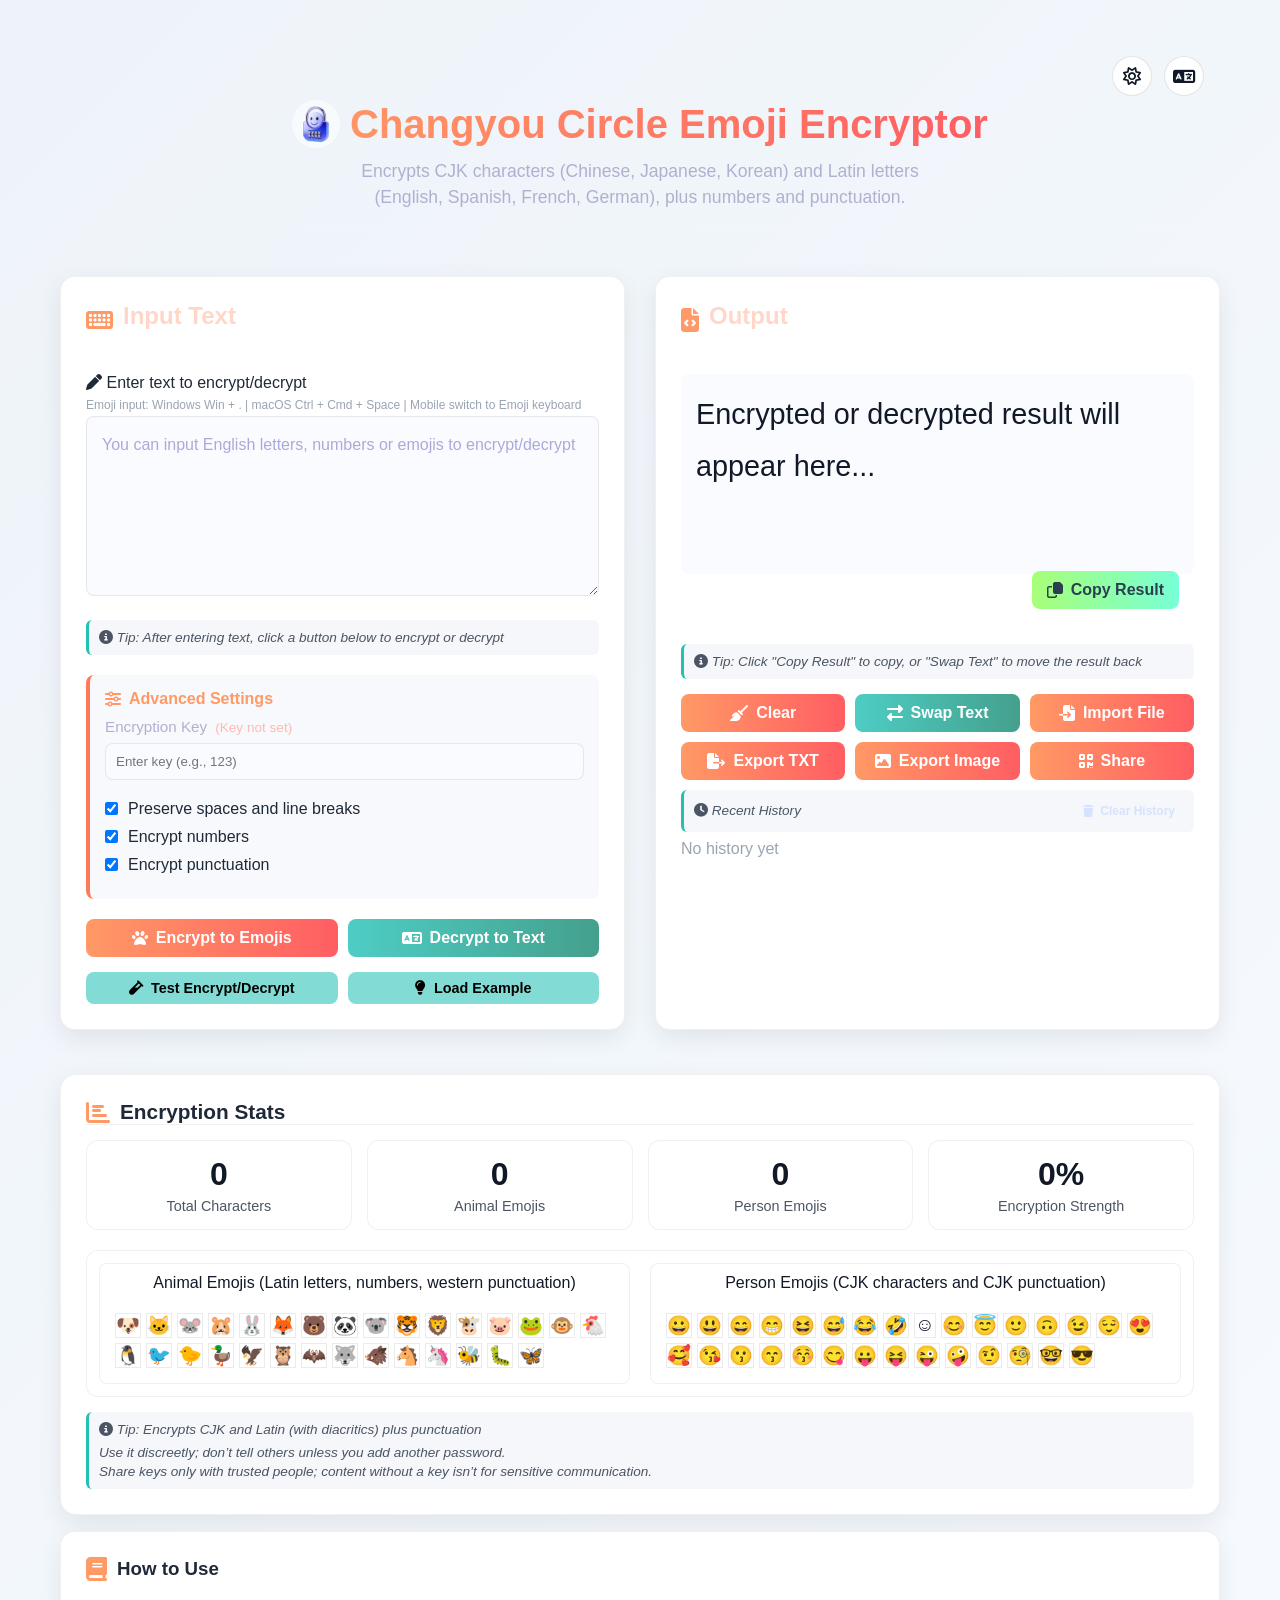
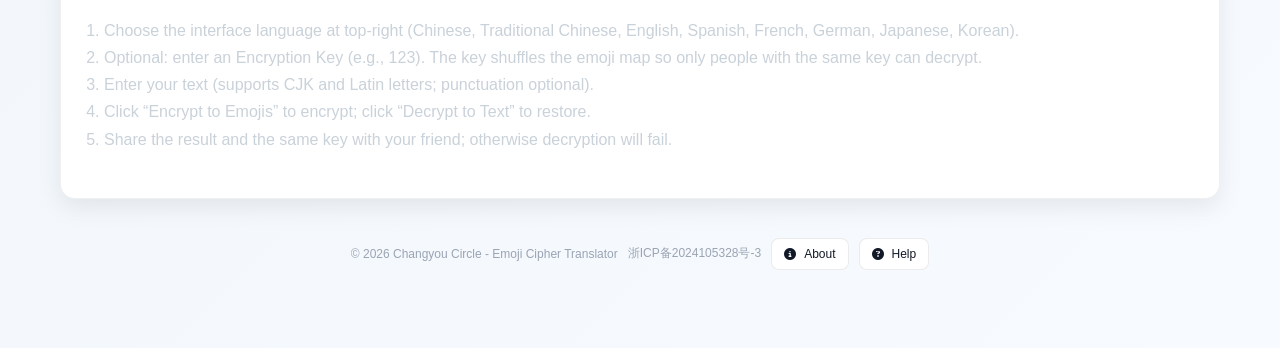
==== commit 5b06968c: "更新路由" ====
--- a/index.html
+++ b/index.html
@@ -279,15 +279,15 @@
                     try {
                         var aboutLink = document.getElementById('aboutLink');
                         if (aboutLink && window.i18n && i18n.current) {
-                            aboutLink.href = '/' + i18n.current + '/about.html';
+                            aboutLink.href = '/about.html';
                         }
                         var helpLink = document.getElementById('helpLink');
                         if (helpLink && window.i18n && i18n.current) {
-                            helpLink.href = '/' + i18n.current + '/help.html';
+                            helpLink.href = '/help.html';
                         }
                         var p = window.location.pathname || '/';
                         if (!/^\/(zh|zh\-TW|en|es|fr|de|ja|ko)\/?$/.test(p)) {
-                            window.history.replaceState(null, '', '/' + i18n.current + '/');
+                            window.history.replaceState(null, '', '/');
                         }
                     } catch(e){}
                 });
@@ -490,11 +490,11 @@
             if (typeof renderHistory === 'function') renderHistory();
             var aboutLink = document.getElementById('aboutLink');
             if (aboutLink && window.i18n && i18n.current) {
-                aboutLink.href = '/' + i18n.current + '/about.html';
+                aboutLink.href = '/about.html';
             }
             var helpLink = document.getElementById('helpLink');
             if (helpLink && window.i18n && i18n.current) {
-                helpLink.href = '/' + i18n.current + '/help.html';
+                helpLink.href = '/help.html';
             }
         }
         function initKey() {
@@ -665,14 +665,14 @@
                             refreshUITexts();
                             try {
                                 const path = window.location.pathname || '/';
-                                const target = '/' + code + '/';
+                                const target = '/';
                                 if (!/^\/(zh|zh\-TW|en|es|fr|de|ja|ko)\/?$/.test(path) || !path.startsWith(target)) {
                                     window.history.replaceState(null, '', target);
                                 }
                                 var aboutLink = document.getElementById('aboutLink');
-                                if (aboutLink) aboutLink.href = '/' + code + '/about.html';
+                                if (aboutLink) aboutLink.href = '/about.html';
                                 var helpLink = document.getElementById('helpLink');
-                                if (helpLink) helpLink.href = '/' + code + '/help.html';
+                                if (helpLink) helpLink.href = '/help.html';
                             } catch(e){}
                         });
                     }
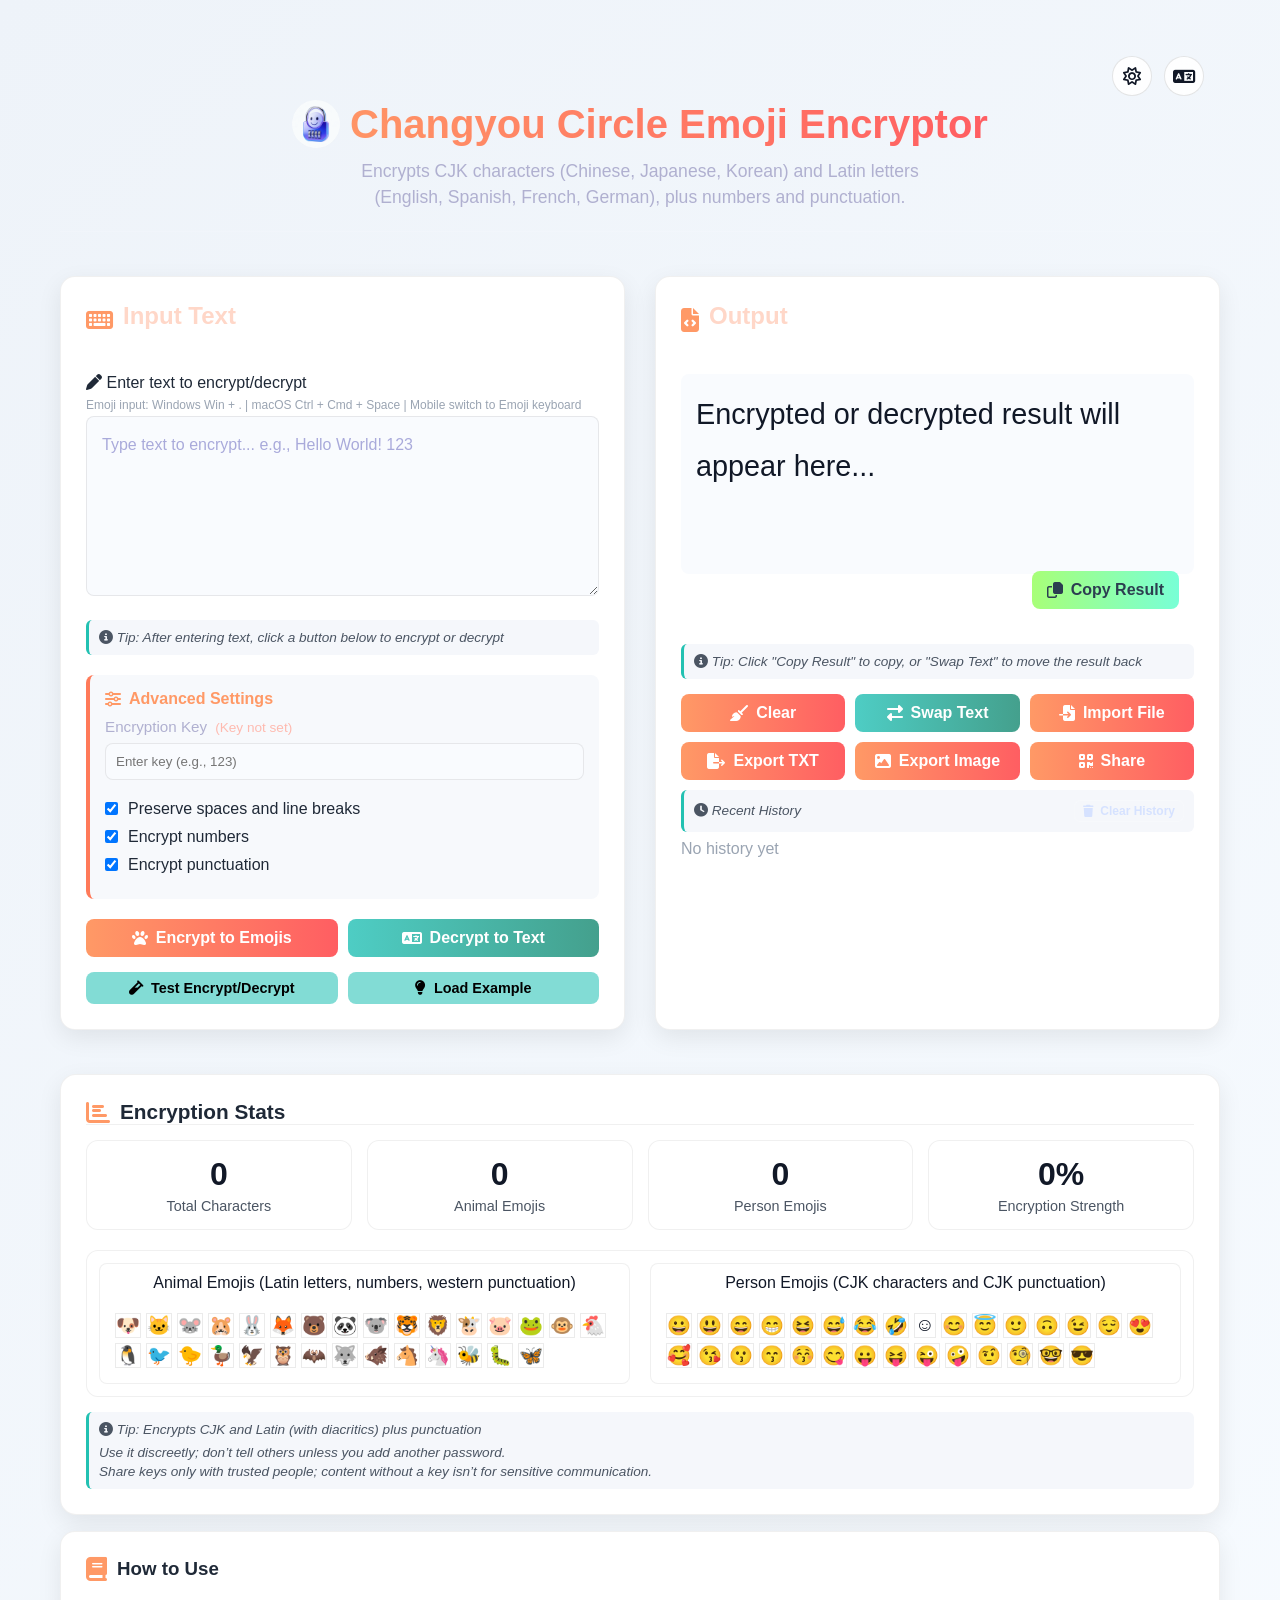
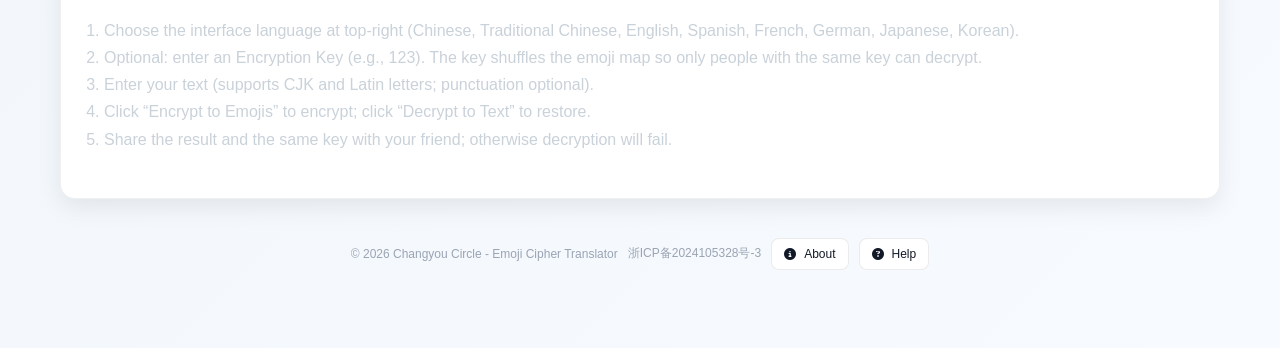
==== commit fc582858: "更新" ====
--- a/index.html
+++ b/index.html
@@ -5,8 +5,83 @@
     <meta charset="UTF-8">
     <meta name="viewport" content="width=device-width, initial-scale=1.0">
     <meta name="description" content="表情密文翻译器官网 - 支持中文简繁体、英语、韩语、日语等8种语言，可实现文本与表情包双向加密转换，支持专属密钥设置，打造安全隐秘的表情加密通讯工具，无需注册登录，一键完成文本转表情暗号，适配日常聊天、私密沟通、跨境交流等多种场景，趣味与安全兼具的表情密文翻译平台。">
+    <meta name="robots" content="index,follow,max-image-preview:large,max-snippet:-1">
+    <link rel="canonical" href="https://changyouquan.com/">
+    <link rel="alternate" hreflang="zh" href="https://changyouquan.com/">
+    <link rel="alternate" hreflang="zh-TW" href="https://changyouquan.com/zh-TW/">
+    <link rel="alternate" hreflang="en" href="https://changyouquan.com/en/">
+    <link rel="alternate" hreflang="es" href="https://changyouquan.com/es/">
+    <link rel="alternate" hreflang="fr" href="https://changyouquan.com/fr/">
+    <link rel="alternate" hreflang="de" href="https://changyouquan.com/de/">
+    <link rel="alternate" hreflang="ja" href="https://changyouquan.com/ja/">
+    <link rel="alternate" hreflang="ko" href="https://changyouquan.com/ko/">
+    <link rel="alternate" hreflang="x-default" href="https://changyouquan.com/">
+    <meta property="og:type" content="website">
+    <meta property="og:site_name" content="常友圈 表情密文翻译器">
+    <meta property="og:title" content="表情密文翻译器 - 常友圈 | 文本与表情包双向加密工具">
+    <meta property="og:description" content="免费的在线表情密文翻译器：中文、英文、数字与标点可与表情包 emoji 双向加密转换，支持自定义密钥、导出图片与二维码，8 种语言界面，无需注册登录。">
+    <meta property="og:url" content="https://changyouquan.com/">
+    <meta property="og:image" content="https://changyouquan.com/logo.png">
+    <meta property="og:image:width" content="1024">
+    <meta property="og:image:height" content="1024">
+    <meta property="og:image:alt" content="常友圈 表情密文翻译器 Logo">
+    <meta property="og:locale" content="zh_CN">
+    <meta property="og:locale:alternate" content="zh_TW">
+    <meta property="og:locale:alternate" content="en_US">
+    <meta property="og:locale:alternate" content="es_ES">
+    <meta property="og:locale:alternate" content="fr_FR">
+    <meta property="og:locale:alternate" content="de_DE">
+    <meta property="og:locale:alternate" content="ja_JP">
+    <meta property="og:locale:alternate" content="ko_KR">
+    <meta name="twitter:card" content="summary_large_image">
+    <meta name="twitter:title" content="表情密文翻译器 - 常友圈">
+    <meta name="twitter:description" content="免费的在线表情密文翻译器：文本与表情包双向加密转换，支持自定义密钥，8 种语言界面，无需注册。">
+    <meta name="twitter:image" content="https://changyouquan.com/logo.png">
+    <meta name="twitter:image:alt" content="常友圈 表情密文翻译器 Logo">
+    <script type="application/ld+json">
+    {
+      "@context": "https://schema.org",
+      "@type": "WebApplication",
+      "name": "常友圈 表情密文翻译器",
+      "alternateName": "Emoji Cipher Translator",
+      "url": "https://changyouquan.com/",
+      "image": "https://changyouquan.com/logo.png",
+      "description": "表情密文翻译器：将中文、英文、数字与标点符号与表情包 emoji 双向加密转换，支持自定义密钥与导出二维码，8 种语言界面，免费无需注册登录。",
+      "applicationCategory": "UtilitiesApplication",
+      "operatingSystem": "Web",
+      "browserRequirements": "Requires JavaScript",
+      "inLanguage": ["zh", "zh-TW", "en", "es", "fr", "de", "ja", "ko"],
+      "offers": { "@type": "Offer", "price": "0", "priceCurrency": "CNY" },
+      "featureList": [
+        "文本转表情密文",
+        "表情密文解密",
+        "自定义加密密钥",
+        "导出TXT/图片/二维码",
+        "8种语言界面",
+        "免登录纯前端运行"
+      ]
+    }
+    </script>
+    <script type="application/ld+json">
+    {
+      "@context": "https://schema.org",
+      "@type": "WebSite",
+      "name": "常友圈 表情密文翻译器",
+      "alternateName": "Emoji Cipher Translator",
+      "url": "https://changyouquan.com/",
+      "image": "https://changyouquan.com/logo.png",
+      "description": "表情密文翻译器官网：文本与表情包 emoji 双向加密转换，支持自定义密钥，8 种语言界面，免费无需注册。",
+      "inLanguage": ["zh", "zh-TW", "en", "es", "fr", "de", "ja", "ko"],
+      "publisher": {
+        "@type": "Organization",
+        "name": "常友圈",
+        "url": "https://changyouquan.com/",
+        "logo": { "@type": "ImageObject", "url": "https://changyouquan.com/logo.png" }
+      }
+    }
+    </script>
     <link rel="icon" type="image/png" href="/logo.png">
-    <title>表情密密文翻译器 - 常友圈</title>
+    <title>表情密文翻译器 - 常友圈 | 文本与表情包双向加密工具</title>
     <link rel="stylesheet" href="/fontawesome6.4/css/all.min.css">
     <link rel="stylesheet" href="/fontawesome6.4/app-controls.css">
     
@@ -279,16 +354,17 @@
                     try {
                         var aboutLink = document.getElementById('aboutLink');
                         if (aboutLink && window.i18n && i18n.current) {
-                            aboutLink.href = '/about.html';
+                            aboutLink.href = '/' + i18n.current + '/about.html';
                         }
                         var helpLink = document.getElementById('helpLink');
                         if (helpLink && window.i18n && i18n.current) {
-                            helpLink.href = '/help.html';
+                            helpLink.href = '/' + i18n.current + '/help.html';
                         }
                         var p = window.location.pathname || '/';
                         if (!/^\/(zh|zh\-TW|en|es|fr|de|ja|ko)\/?$/.test(p)) {
-                            window.history.replaceState(null, '', '/');
+                            window.history.replaceState(null, '', '/' + i18n.current + '/');
                         }
+                        if (typeof i18n.updateSEO === 'function') { try { i18n.updateSEO(i18n.current); } catch(e){} }
                     } catch(e){}
                 });
             }
@@ -490,11 +566,11 @@
             if (typeof renderHistory === 'function') renderHistory();
             var aboutLink = document.getElementById('aboutLink');
             if (aboutLink && window.i18n && i18n.current) {
-                aboutLink.href = '/about.html';
+                aboutLink.href = '/' + i18n.current + '/about.html';
             }
             var helpLink = document.getElementById('helpLink');
             if (helpLink && window.i18n && i18n.current) {
-                helpLink.href = '/help.html';
+                helpLink.href = '/' + i18n.current + '/help.html';
             }
         }
         function initKey() {
@@ -665,14 +741,14 @@
                             refreshUITexts();
                             try {
                                 const path = window.location.pathname || '/';
-                                const target = '/';
+                                const target = '/' + code + '/';
                                 if (!/^\/(zh|zh\-TW|en|es|fr|de|ja|ko)\/?$/.test(path) || !path.startsWith(target)) {
                                     window.history.replaceState(null, '', target);
                                 }
                                 var aboutLink = document.getElementById('aboutLink');
-                                if (aboutLink) aboutLink.href = '/about.html';
+                                if (aboutLink) aboutLink.href = '/' + code + '/about.html';
                                 var helpLink = document.getElementById('helpLink');
-                                if (helpLink) helpLink.href = '/help.html';
+                                if (helpLink) helpLink.href = '/' + code + '/help.html';
                             } catch(e){}
                         });
                     }
